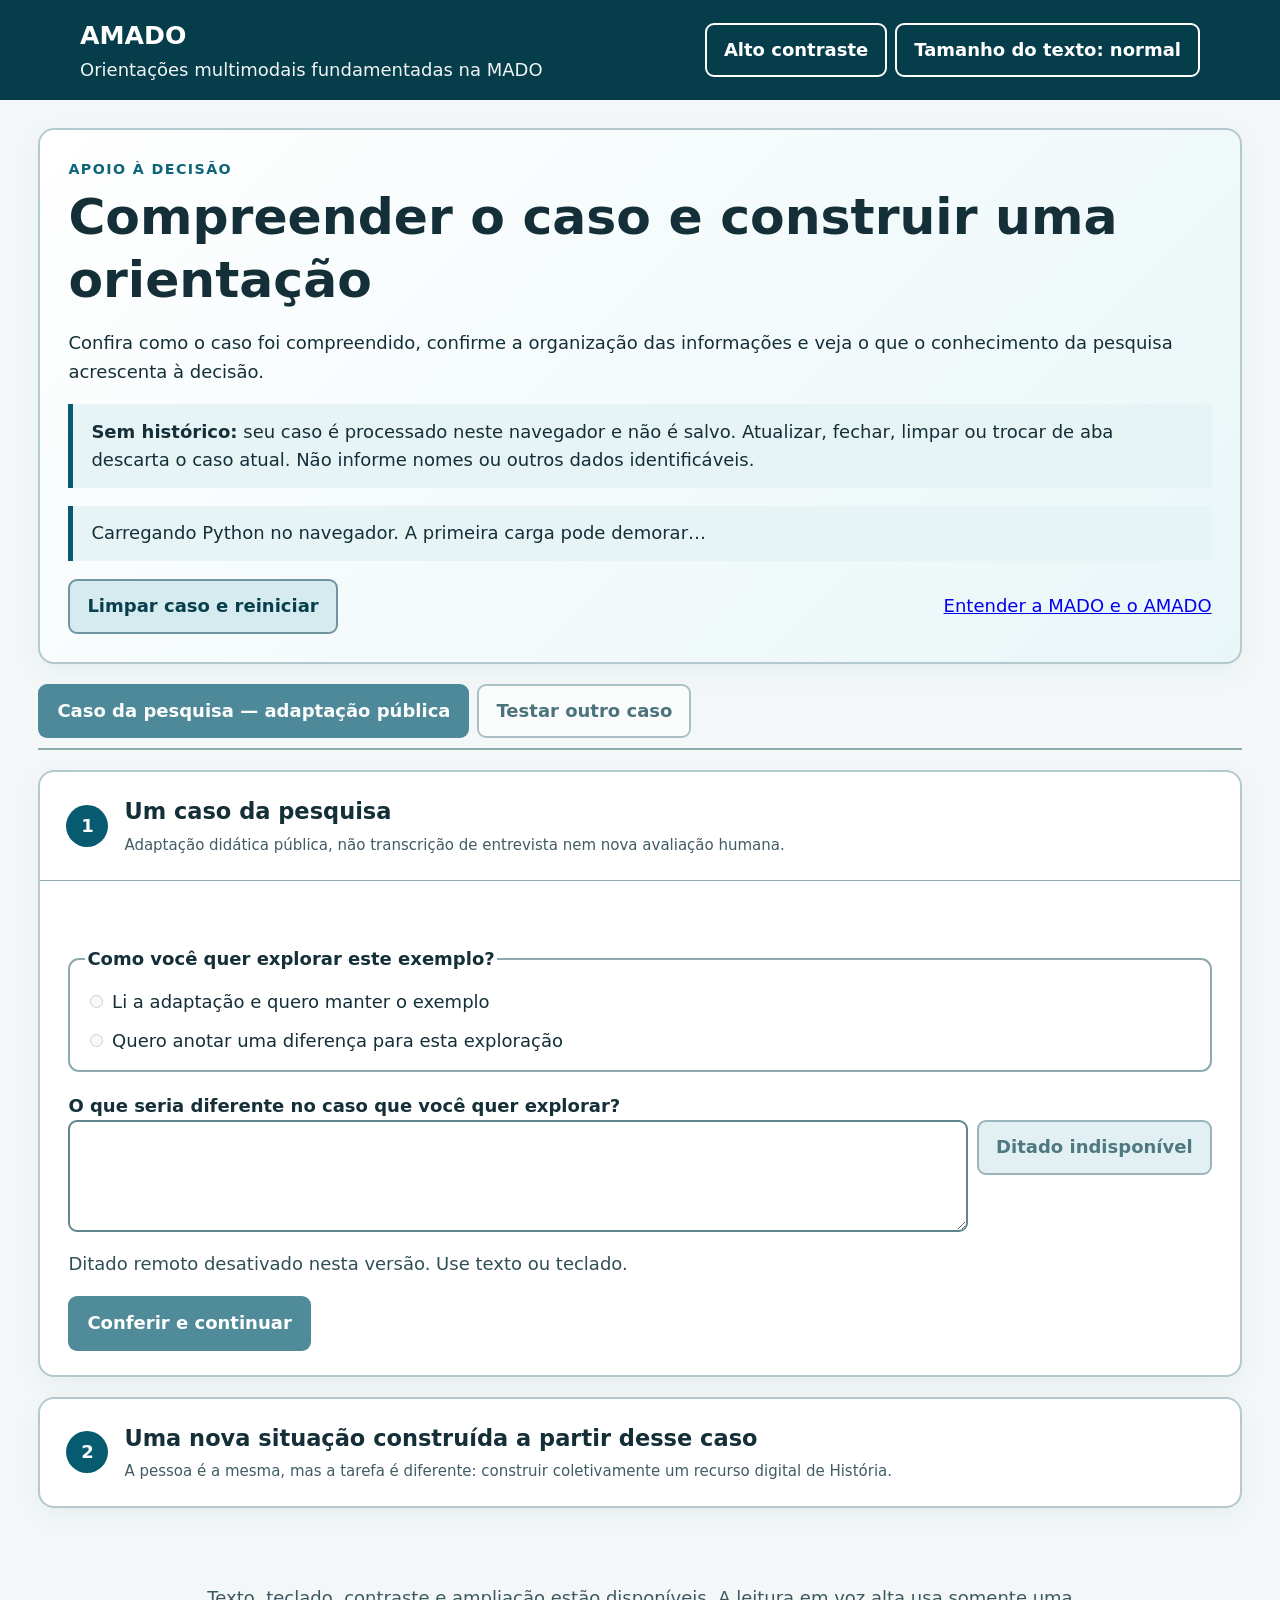
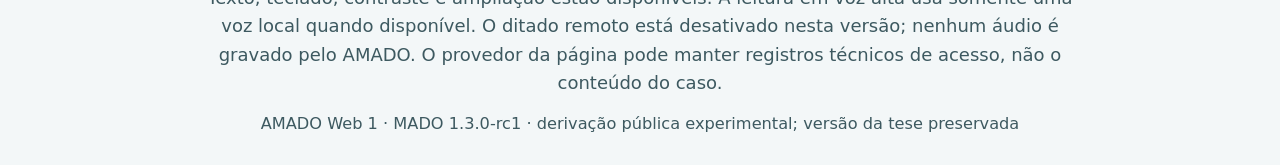
==== web/amado/index.html @ aa58fb8e "Publicar MADO 1.3.0-rc1 e AMADO com distribuicao auditada e historico limpo" ====
<!doctype html>
<html lang="pt-BR">
<head>
  <meta charset="utf-8">
  <meta name="viewport" content="width=device-width, initial-scale=1">
  <title>AMADO — orientações multimodais</title>
  <meta name="description" content="Explore como o AMADO consulta a ontologia MADO e constrói uma orientação multimodal com fundamentos rastreáveis, no seu navegador.">
  <meta name="referrer" content="no-referrer">
  <link rel="stylesheet" href="./styles.css?v=1.2.0-rc4-ui3-demo-fix2-conexoes">
</head>
<body>
  <a class="skip" href="#main">Ir para o conteúdo</a>
  <header class="topbar">
    <div><strong>AMADO</strong><span>Orientações multimodais fundamentadas na MADO</span></div>
    <div class="top-actions" aria-label="Ajustes de apresentação">
      <button id="contrast-button" class="quiet" type="button" aria-pressed="false">Alto contraste</button>
      <button id="font-button" class="quiet" type="button">Tamanho do texto: normal</button>
    </div>
  </header>

  <main id="main" tabindex="-1">
    <section class="intro" aria-labelledby="page-title">
      <p class="eyebrow">APOIO À DECISÃO</p>
      <h1 id="page-title">Compreender o caso e construir uma orientação</h1>
      <p>Confira como o caso foi compreendido, confirme a organização das informações e veja o que o conhecimento da pesquisa acrescenta à decisão.</p>
      <p class="notice"><strong>Sem histórico:</strong> seu caso é processado neste navegador e não é salvo. Atualizar, fechar, limpar ou trocar de aba descarta o caso atual. Não informe nomes ou outros dados identificáveis.</p>
      <p id="health" class="status" role="status">Carregando o ambiente de execução…</p>
      <p id="runtime-error" role="alert"></p>
      <div class="actions"><button id="clear-case" class="secondary" type="button">Limpar caso e reiniciar</button><a href="../">Entender a MADO e o AMADO</a></div>
    </section>

    <div class="tabs" role="tablist" aria-label="Forma de uso">
      <button id="known-tab" type="button" role="tab" aria-selected="true" aria-controls="known-panel">Caso da pesquisa — adaptação pública</button>
      <button id="free-tab" type="button" role="tab" aria-selected="false" aria-controls="free-panel" tabindex="-1">Testar outro caso</button>
    </div>

    <div id="free-reading-tools" class="reading-tools" hidden>
      <button id="collapse-free-details" class="secondary" type="button">Recolher detalhes</button>
      <span id="free-reading-status" role="status"></span>
    </div>

    <section id="known-panel" role="tabpanel" aria-labelledby="known-tab">
      <details id="reported-step" class="card step-card" open>
        <summary><span class="step-number">1</span><span><strong>Um caso da pesquisa</strong><small>Adaptação didática pública, não transcrição de entrevista nem nova avaliação humana.</small></span></summary>
        <div class="step-content">
          <p id="reported-text" class="lead"></p>
          <div id="reported-summary" class="summary-grid"></div>
          <fieldset>
            <legend>Como você quer explorar este exemplo?</legend>
            <label><input type="radio" name="reported-confirmation" value="yes"> Li a adaptação e quero manter o exemplo</label>
            <label><input type="radio" name="reported-confirmation" value="no"> Quero anotar uma diferença para esta exploração</label>
          </fieldset>
          <label for="reported-correction">O que seria diferente no caso que você quer explorar?</label>
          <div class="input-with-action"><textarea id="reported-correction" rows="3"></textarea><button class="dictate secondary" type="button" data-target="reported-correction">Ditar</button></div>
          <p class="dictation-status" aria-live="polite"></p>
          <div class="actions"><button id="confirm-reported" type="button">Conferir e continuar</button><span id="reported-status" role="status"></span></div>
        </div>
      </details>

      <details id="organized-step" class="card step-card">
        <summary><span class="step-number">2</span><span><strong>Uma nova situação construída a partir desse caso</strong><small>A pessoa é a mesma, mas a tarefa é diferente: construir coletivamente um recurso digital de História.</small></span></summary>
        <div class="step-content">
          <p class="notice"><strong>O que mudou:</strong> em vez de repetir a apresentação oral do exemplo, esta situação propõe uma produção digital com professora e colegas. A tarefa foi formulada na pesquisa, não criada automaticamente pelo agente. A orientação será construída após a confirmação das condições.</p>
          <p id="organized-text" class="lead"></p>
          <div id="context-summary" class="summary-grid"></div>
          <aside id="known-assumptions" class="notice example-assumptions" hidden><h2>Premissas do exemplo sintético</h2><p>Condições usadas para preparar o exemplo; não são observações de uso. Confira sua pertinência para o caso.</p><ul></ul></aside>
          <label class="confirmation"><input id="mapping-confirmed" type="checkbox"> Esta nova situação é coerente com as características da pessoa e apresenta corretamente a nova atividade, o objetivo, as dificuldades e os recursos disponíveis.</label>
          <details class="foundation">
            <summary>Corrigir ou completar a organização</summary>
            <label for="context-description">Descrição confirmada do caso</label>
            <div class="input-with-action"><textarea id="context-description" rows="4"></textarea><button class="dictate secondary" type="button" data-target="context-description">Ditar</button></div>
            <label for="objective">O que se espera alcançar?</label>
            <div class="input-with-action"><textarea id="objective" rows="2"></textarea><button class="dictate secondary" type="button" data-target="objective">Ditar</button></div>
            <label for="operation">Como a pessoa opera o aplicativo ou conteúdo?</label>
            <textarea id="operation" rows="3" aria-describedby="operation-help"></textarea>
            <p id="operation-help" class="field-help">Descreva quem opera e como. Deixe em branco se isso ainda não foi informado; o agente não atribui um papel por suposição.</p>
            <p class="field-help">Dispositivos e apoios disponíveis podem ser usados agora. Recursos propostos ainda precisam ser preparados e confirmados; não contam como disponíveis.</p>
            <div id="controlled-fields"></div>
            <label class="confirmation"><input id="impediments-verified" type="checkbox"> Verifiquei os impedimentos de uso dos dispositivos e apoios. Se nenhum estiver marcado, confirmo que nenhum impedimento foi identificado.</label>
            <label for="restrictions">Condições ou restrições importantes <span class="optional">(uma por linha)</span></label>
            <textarea id="restrictions" rows="3"></textarea>
          </details>
          <p id="known-resource-review" class="notice" role="status" hidden></p>
          <div class="actions"><button id="generate-known" type="button">Construir orientação multimodal</button><span id="known-status" role="status"></span></div>
        </div>
      </details>
    </section>

    <section id="free-panel" role="tabpanel" aria-labelledby="free-tab" hidden>
      <details id="prepared-scenarios" class="card technical case-examples" open>
        <summary>Cenários prontos para verificar o funcionamento</summary>
        <p>Estes casos são apenas demonstrações técnicas e não fazem parte da avaliação da especialista. Ao selecionar, a descrição e a organização completas serão carregadas. Confira, marque a confirmação e construa a orientação. Organizar novamente mantém os dados enquanto a descrição não for alterada.</p>
        <label for="template-select">Escolha um caso</label><select id="template-select"></select>
      </details>

      <details id="free-narrative-block" class="card macro-block" open>
        <summary><h2>Conte o caso do seu jeito</h2></summary>
        <div class="macro-content">
        <p class="eyebrow">OUTRO CASO — USO OPCIONAL</p>
        <details id="free-rationale-guide" class="foundation rationale-guide">
          <summary>Como a MADO chega à orientação — entenda cada elemento</summary>
          <p>Você descreve e confirma o caso. O AMADO consulta o conhecimento representado na MADO, verifica condições e seleciona configurações multimodais já estruturadas na base. A orientação combina as configurações compatíveis; não é uma resposta criada por uma IA de texto.</p>
          <p>As articulações foram construídas e documentadas na pesquisa. O agente as consulta; não cria novas relações entre fontes durante a execução. Quando falta sustentação, a decisão pode ser suspensa.</p>
          <p><strong>Como ler:</strong> a lista abaixo e o caminho da orientação usam a mesma ordem. São elementos conectados, não oito etapas automáticas em sequência. As fontes sustentam o conhecimento e os critérios; não são produzidas no final.</p>
          <ol id="free-rationale-terms" class="rationale-terms"></ol>
          <p class="field-help">Esta explicação pertence à demonstração de outros casos. Ela não modifica a orientação nem constitui uma nova avaliação pela especialista.</p>
        </details>
        <p>Escreva uma descrição única. O AMADO identifica conceitos já representados na base e organiza pessoa, objetivo, atividade, dificuldade, ambiente, formas de interação e recursos para sua confirmação. Ele não interpreta qualquer narrativa.</p>
        <label for="free-narrative">Descrição do caso</label>
        <div class="input-with-action"><textarea id="free-narrative" rows="7" placeholder="Descreva aqui um caso independente. Esta área não faz parte da validação do caso da entrevista."></textarea><button class="dictate secondary" type="button" data-target="free-narrative">Ditar</button></div>
        <p class="dictation-status" aria-live="polite"></p>
        <div class="actions"><button id="organize-narrative" type="button">Organizar as informações</button><span id="narrative-status" role="status"></span></div>
        </div>
      </details>

      <details id="free-interpretation" class="card macro-block" hidden open>
        <summary><h2>Confira o que foi identificado</h2></summary>
        <div class="macro-content">
        <p class="notice">A organização é uma hipótese local para confirmação. Ela não diagnostica a pessoa nem completa o que não foi informado.</p>
        <div id="free-summary" class="summary-grid"></div>
        <aside id="free-assumptions" class="notice example-assumptions" hidden><h3>Premissas do exemplo sintético</h3><p>Condições usadas para preparar o exemplo; não são observações de uso. Confira sua pertinência para o caso.</p><ul></ul></aside>
        <p class="field-help">A síntese acompanha suas correções. As funções indicam o que a orientação precisa garantir. São requisitos estruturados para conferência; não são transcrição literal nem interpretação automática completa.</p>
        <div id="free-missing" class="warning" hidden><h3>O que ainda precisa ser informado</h3><ul></ul></div>
        <label class="confirmation"><input id="free-confirmed" type="checkbox"> A organização representa corretamente o caso descrito.</label>
        <details class="foundation"><summary>Corrigir ou completar a organização</summary>
          <label for="free-objective">O que se espera alcançar?</label>
          <textarea id="free-objective" rows="3"></textarea>
          <label for="free-operation">Como a pessoa opera o aplicativo ou conteúdo?</label>
          <textarea id="free-operation" rows="3" aria-describedby="free-operation-help"></textarea>
          <p id="free-operation-help" class="field-help">Descreva quem opera e como. Deixe em branco se isso ainda não foi informado; o agente não atribui um papel por suposição.</p>
          <p class="field-help">Dispositivos e apoios disponíveis podem ser usados agora. Recursos propostos ainda precisam ser preparados e confirmados; não contam como disponíveis.</p>
          <div id="free-controlled-fields"></div>
          <label class="confirmation"><input id="free-impediments-verified" type="checkbox"> Verifiquei os impedimentos de uso dos dispositivos e apoios. Se nenhum estiver marcado, confirmo que nenhum impedimento foi identificado.</label>
          <label for="free-restrictions">Condições ou restrições importantes <span class="optional">(uma por linha)</span></label>
          <textarea id="free-restrictions" rows="3"></textarea>
        </details>
        <p id="free-resource-review" class="notice" role="status" hidden></p>
        <div class="actions"><button id="generate-free" type="button">Construir orientação multimodal</button><span id="free-status" role="status"></span></div>
        </div>
      </details>

    </section>

    <section id="saida" class="card" hidden aria-labelledby="decision-title">
      <p class="eyebrow">ORIENTAÇÃO MULTIMODAL</p>
      <div class="title-row"><h2 id="decision-title" tabindex="-1">O que fazer neste contexto</h2><div><button id="speak-button" class="secondary" type="button">Ouvir resumo</button><button id="stop-speech" class="quiet" type="button">Parar</button><button id="toggle-decision-content" class="secondary" type="button" aria-expanded="true" aria-controls="decision-content" hidden>Recolher orientação</button></div></div>
      <p id="speech-status" role="status"></p>
      <div id="decision-content">
      <div id="decision-status" class="decision-status" role="status"></div>
      <section id="practical-summary" class="practical-summary" aria-labelledby="practical-title">
        <h3 id="practical-title">Sugestão para este caso</h3>
        <p id="practical-headline" class="practical-headline"></p>
        <div id="practical-steps" class="practical-steps"></div>
        <aside class="expected-result" aria-labelledby="expected-title">
          <h4 id="expected-title">O que observar depois da aplicação</h4>
          <p id="expected-result"></p>
          <p id="expected-result-note" class="expected-note"></p>
        </aside>
      </section>

      <details id="orientation-details" class="foundation detailed-orientation">
        <summary>Ver orientação detalhada</summary>
        <div class="detail-actions"><button id="speak-detailed-button" class="secondary" type="button">Ouvir versão detalhada</button></div>
        <p id="orientation" class="orientation"></p>
        <p id="rationale"></p>

        <h3>Como combinar as formas de interação</h3>
        <div id="modal-configuration" class="mode-cards"></div>
        <div class="result-grid">
          <article><h3>Recursos confirmados</h3><ul id="resources"></ul></article>
          <article><h3>Recursos a confirmar</h3><ul id="conditional-resources"></ul></article>
          <article><h3>Condições</h3><ul id="conditions"></ul></article>
          <article><h3>Alternativas</h3><ul id="alternatives"></ul></article>
          <article><h3>Como acompanhar</h3><ul id="monitoring"></ul></article>
        </div>
      </details>
      <div id="missing-box" class="warning"><h3>Informações e ligações a conferir</h3><ul id="missing"></ul></div>

      <details id="depara-details" class="foundation"><summary>Ver como cada condição foi transformada em decisão</summary>
        <p id="depara-reading-order">Condição → significado funcional → articulação → conhecimento → critério → configuração multimodal.</p>
        <div id="depara-table"></div>
      </details>
      <details id="trace-details" class="foundation"><summary>Ver o caminho completo da orientação</summary>
        <p id="trace-reading-order">Contexto → função exigida → articulação confirmada → conhecimento → critério → configuração → fonte.</p>
        <div id="free-trace-overview" hidden></div>
        <div id="free-trace-explanation" class="rationale-guide" hidden></div>
        <div class="graph-scroll"><div id="trace-graph"></div></div>
        <div id="trace-table"></div>
      </details>
      <details class="technical"><summary>Fundamentação e detalhes técnicos</summary>
        <p id="technical-summary"></p>
        <h3>Efeito da articulação do conhecimento</h3>
        <div class="delta-grid">
          <article><h4>Se os conhecimentos fossem usados isoladamente</h4><div id="isolated-comparison"></div></article>
          <article class="added"><h4>O que as articulações acrescentaram</h4><div id="articulated-comparison"></div></article>
        </div>
        <h3>Critérios empregados</h3><div id="criteria" class="trace-grid"></div>
        <h3>Conhecimentos, trechos e fontes</h3><div id="knowledge" class="trace-list"></div>
        <h3>Possibilidades não utilizadas</h3><div id="rejected"></div>
      </details>
      <p class="limit"><strong>Limite:</strong> <span id="limit"></span></p>
      </div>
    </section>
  </main>
  <footer>
    Texto, teclado, contraste e ampliação estão disponíveis. A leitura em voz alta usa somente uma voz local quando disponível. O ditado remoto está desativado nesta versão; nenhum áudio é gravado pelo AMADO. O provedor da página pode manter registros técnicos de acesso, não o conteúdo do caso.
    <small class="version-note">AMADO Web 1 · MADO 1.3.0-rc1 · derivação pública experimental; versão da tese preservada</small>
  </footer>
  <noscript><p>O AMADO precisa de JavaScript e WebAssembly para executar as consultas. Você ainda pode <a href="../">ler a explicação da pesquisa</a>.</p></noscript>
  <script type="module" src="./app.js"></script>
</body>
</html>
---- web/amado/styles.css ----
:root {
  font-family: system-ui, "Segoe UI", sans-serif;
  color: #142f37;
  background: #f3f7f8;
  line-height: 1.58;
  font-size: 18px;
  --primary: #075b70;
  --primary-dark: #063d4a;
  --surface: #fff;
  --border: #8eaab1;
  --soft: #e7f4f6;
  --warning: #fff3c4;
  --focus: #bd4b00;
  --added: #f1eaff;
}
* { box-sizing: border-box; }
[hidden] { display: none !important; }
button:disabled { cursor: not-allowed; opacity: .7; }
main > *, .card, .intro, .step-content, .input-with-action > *, .title-row > * { min-width: 0; }
textarea, select { max-width: 100%; }
#runtime-error:empty, #speech-status:empty { display: none; }
#runtime-error { border: 2px solid #a32929; padding: .75rem; color: #7d1818; background: #fff4f4; }
.topbar .quiet { color: #fff; }
.topbar :focus-visible { outline-color: #fff; }
#stop-speech { color: var(--primary-dark); }
#stop-speech:hover { color: #fff; }
@media (prefers-reduced-motion: reduce) {
  html { scroll-behavior: auto !important; }
  *, *::before, *::after { animation: none !important; transition: none !important; scroll-behavior: auto !important; }
}
@media (max-width: 520px) {
  .tabs { flex-wrap: wrap; }
  .input-with-action { grid-template-columns: minmax(0,1fr); }
  .title-row > div { display:flex; flex-wrap:wrap; gap:.5rem; }
  .intro, .card { overflow-wrap:anywhere; }
}
html { scroll-behavior: smooth; }
body { margin: 0; }
button, input, select, textarea { font: inherit; }
button, input, select, textarea, summary, a { outline-offset: 4px; }
:focus-visible { outline: 4px solid var(--focus); }
.skip { position: absolute; left: -9999px; }
.skip:focus { left: 12px; top: 12px; background: #fff; padding: 10px; z-index: 50; }
.topbar {
  background: var(--primary-dark); color: #fff; padding: 16px max(20px, calc((100% - 1120px) / 2));
  display: flex; justify-content: space-between; gap: 20px; align-items: center;
}
.topbar > div:first-child { display: flex; flex-direction: column; }
.topbar strong { font-size: 1.4rem; }
.topbar span { opacity: .95; }
.top-actions { display: flex; gap: 8px; flex-wrap: wrap; }
main { max-width: 1120px; margin: 28px auto; padding: 0 20px; display: grid; gap: 20px; }
.intro, .card { background: var(--surface); border: 2px solid #b4c9ce; border-radius: 16px; padding: 28px; box-shadow: 0 8px 26px #0b45500d; }
.intro { background: linear-gradient(135deg, #fff, #e9f6f8); }
h1, h2, h3, h4 { line-height: 1.25; }
h1 { font-size: clamp(1.9rem, 4vw, 2.8rem); margin: .25rem 0 .7rem; }
h2 { font-size: 1.6rem; margin: .25rem 0 1rem; }
h3 { font-size: 1.12rem; }
.eyebrow { font-size: .79rem; letter-spacing: .1em; font-weight: 850; color: #0c6579; margin: 0; }
.notice, .status { border-left: 5px solid var(--primary); padding: .75rem 1rem; background: var(--soft); }
.tabs { display: flex; gap: 8px; border-bottom: 2px solid var(--border); padding-bottom: 10px; }
.tabs button[aria-selected="false"] { background: #fff; color: var(--primary-dark); border: 2px solid var(--border); }
.lead { font-size: 1.12rem; }
.step-card { padding: 0; margin-bottom: 20px; }
.step-card > summary { list-style: none; display: flex; gap: 16px; align-items: center; cursor: pointer; padding: 22px 26px; }
.step-card > summary::-webkit-details-marker { display: none; }
.step-card > summary strong { display: block; font-size: 1.25rem; }
.step-card > summary small { display: block; font-weight: 400; color: #405c64; margin-top: 4px; }
.step-number { display: grid; place-items: center; min-width: 42px; height: 42px; border-radius: 50%; background: var(--primary); color: #fff; font-weight: 850; }
.step-content { border-top: 1px solid var(--border); padding: 24px 28px; }
.summary-grid, .result-grid, .delta-grid { display: grid; grid-template-columns: repeat(2, minmax(0, 1fr)); gap: 14px; }
.summary-grid article, .result-grid article, .delta-grid > article, .mode-card { border: 1px solid var(--border); border-radius: 12px; padding: 15px; background: #fff; }
.summary-grid h3 { margin: .1rem 0 .55rem; color: var(--primary-dark); }
.summary-grid p { margin: .25rem 0; }
.delta-grid { margin: 22px 0; }
.delta-grid > .added { background: var(--added); border-color: #a88fcf; }
.delta-item { border-top: 1px solid var(--border); padding: 10px 0; }
.delta-item:first-child { border-top: 0; }
.delta-item p { margin: .25rem 0; }
.delta-item small { text-transform: capitalize; color: #536970; }
fieldset { display: grid; gap: 10px; border: 2px solid var(--border); border-radius: 11px; margin: 20px 0; padding: 15px; }
legend, label { font-weight: 800; }
label { display: block; margin-top: 16px; }
fieldset label, .confirmation { font-weight: 500; margin: 0; }
.confirmation { display: block; background: var(--soft); border: 1px solid var(--border); border-radius: 10px; padding: 14px; margin: 18px 0; }
.optional { font-weight: 400; color: #485f66; }
textarea, select { width: 100%; border: 2px solid #5f858f; border-radius: 9px; padding: 11px; background: #fff; color: #102f36; }
textarea:focus, select:focus { border-color: var(--primary); }
.input-with-action { display: grid; grid-template-columns: 1fr auto; gap: 9px; align-items: start; }
.actions, .title-row { display: flex; align-items: center; justify-content: space-between; gap: 15px; flex-wrap: wrap; margin-top: 18px; }
button, .button-link { border: 2px solid transparent; border-radius: 9px; background: var(--primary); color: #fff; padding: 11px 17px; font-weight: 800; cursor: pointer; text-decoration: none; display: inline-block; }
#toggle-decision-content[hidden] { display: none; }
button:hover, .button-link:hover { background: var(--primary-dark); }
button.secondary, .button-link.secondary { background: #d6ebef; color: #073f4c; border-color: #6f969f; }
.quiet { background: transparent; border-color: currentColor; }
.dictate { min-width: 95px; }
.dictation-status { min-height: 1.5em; color: #314e56; }
.controlled, .foundation, .technical, .exports { margin-top: 18px; border: 1px solid var(--border); border-radius: 10px; padding: 11px; }
.controlled summary, .foundation summary, .technical summary, .exports summary { cursor: pointer; font-weight: 850; padding: 6px; }
.controlled > summary { display: flex; flex-direction: column; gap: 3px; }
.selection-preview { color: #405c64; font-weight: 500; }
.choices { display: grid; grid-template-columns: repeat(2, minmax(0, 1fr)); gap: 12px; margin-top: 12px; }
.choice-group { border: 1px solid #b9cdd2; border-radius: 10px; padding: 12px; background: #f8fbfc; }
.choice-group h4 { margin: 0 0 8px; color: var(--primary-dark); }
.choices label { margin: 0; font-weight: 500; padding: 8px; border-radius: 8px; border: 1px solid transparent; }
.choices label:has(input:checked) { background: #d9f0f3; border-color: #65949f; }
.choices small { display: block; margin-left: 26px; color: #445f66; }
.orientation { font-size: 1.2rem; font-weight: 700; border-left: 7px solid var(--primary); padding: 16px 20px; background: var(--soft); white-space: pre-line; }
.practical-summary { margin: 20px 0; border: 2px solid #76a6b0; border-radius: 14px; padding: 22px; background: #f7fcfd; }
.practical-summary > h3 { margin: 0 0 8px; color: var(--primary-dark); font-size: 1.35rem; }
.practical-headline { margin: 0 0 18px; font-size: 1.18rem; font-weight: 720; max-width: 75ch; }
.practical-steps { display: grid; grid-template-columns: repeat(2, minmax(0, 1fr)); gap: 12px; }
.practical-step { border: 1px solid var(--border); border-radius: 11px; padding: 14px 16px; background: #fff; }
.practical-step h4 { margin: 0 0 7px; color: var(--primary-dark); }
.practical-step p, .practical-step ul { margin: 0; }
.practical-step ul { padding-left: 1.2rem; }
.practical-step li + li { margin-top: 7px; }
.mode-pills { display: flex; gap: 7px; flex-wrap: wrap; margin-bottom: 9px; }
.mode-pill { background: #d8eef2; color: #073f4c; border: 1px solid #6f969f; border-radius: 999px; padding: 3px 9px; font-size: .82rem; font-weight: 800; }
.availability { border-top: 1px solid #c5d8dc; margin-top: 12px !important; padding-top: 9px; font-size: .91rem; }
.summary-more { margin-top: 10px; }
.summary-more summary { color: var(--primary-dark); cursor: pointer; font-weight: 800; }
.expected-result { margin-top: 16px; padding: 14px 17px; border-left: 6px solid #6f3c8f; background: #f4edfa; }
.expected-result h4 { margin: 0 0 6px; }
.expected-result p { margin: 5px 0; }
.expected-note { font-size: .9rem; color: #4b3c55; }
.resource-state { display: inline-block; border-radius: 999px; padding: 1px 7px; font-size: .78rem; font-weight: 750; }
.resource-state.available { background: #dff2e5; color: #124f2a; }
.resource-state.unknown { background: #fff0bd; color: #664700; }
.resource-state.blocked { background: #fbe2dc; color: #7d1d08; }
.detailed-orientation { margin-top: 20px; }
.detail-actions { display: flex; justify-content: flex-end; margin: 8px 0 12px; }
.decision-status { display: inline-block; border-radius: 999px; padding: 6px 13px; font-weight: 850; background: #dff2e5; color: #124f2a; }
.decision-status.suspended { background: #fff0bd; color: #664700; }
.mode-cards { display: grid; grid-template-columns: repeat(2, minmax(0, 1fr)); gap: 12px; margin: 18px 0; }
.mode-card h3 { margin: .25rem 0; }
.mode-card .role { text-transform: uppercase; color: #0c6275; font-size: .76rem; font-weight: 850; }
.mode-card > small { display: block; margin-top: 12px; color: #4b6067; text-transform: capitalize; }
.mode-more { margin-top: 12px; border-top: 1px solid var(--border); padding-top: 8px; }
.mode-more summary { cursor: pointer; font-weight: 800; color: var(--primary-dark); }
.mode-more p { margin: .65rem 0; }
.warning { background: var(--warning); border: 2px solid #c89d1e; border-radius: 10px; padding: 13px 18px; margin: 16px 0; }
.trace-grid { display: grid; grid-template-columns: repeat(2, minmax(0, 1fr)); gap: 10px; }
.trace-grid article, .trace-list details { border: 1px solid var(--border); border-radius: 9px; padding: 12px; }
.trace-list details { margin: 9px 0; }
.graph-scroll, .table-scroll { overflow: auto; border: 1px solid var(--border); border-radius: 10px; padding: 12px; background: #f8fbfc; }
.semantic-graph { display: grid; grid-template-columns: repeat(8, minmax(175px, 1fr)); gap: 14px; min-width: 1530px; }
.graph-node { color: #fff; border-radius: 10px; padding: 12px; min-height: 100px; display: flex; flex-direction: column; gap: 7px; }
.graph-node small { font-weight: 850; text-transform: uppercase; }
.graph-node.context { background: #075b70; }
.graph-node.function { background: #6f3c8f; }
.graph-node.articulation { background: #7b4b00; }
.graph-node.knowledge { background: #176b3a; }
.graph-node.criterion { background: #8b4700; }
.graph-node.criterion_origin { background: #65502c; }
.graph-node.configuration { background: #2f5f8f; }
.graph-node.source { background: #354f85; }
table { width: 100%; border-collapse: collapse; margin-top: 15px; font-size: .9rem; }
caption { text-align: left; font-weight: 800; padding: 8px 0; }
th, td { border: 1px solid var(--border); padding: 8px; text-align: left; vertical-align: top; }
th { background: var(--soft); }
.limit { color: #304e55; border-top: 1px solid var(--border); padding-top: 15px; }
.error-message { color: #8a1c00; font-weight: 800; }
.status-message { padding: 8px 0; font-weight: 750; }
footer { text-align: center; max-width: 950px; margin: auto; padding: 28px; color: #3d5960; }
.version-note { display: block; margin-top: .75rem; font-size: .9rem; }
.rationale-guide { max-width: 78ch; overflow-wrap: anywhere; }
.rationale-terms { padding-left: 1.5rem; }
.rationale-terms li + li { margin-top: 1rem; }
.rationale-terms p { margin: .3rem 0; }
.rationale-groups { display: grid; gap: 1rem; min-width: 0; }
.rationale-group { border: 1px solid var(--border); border-radius: 10px; padding: 1rem; background: var(--surface); overflow-wrap: anywhere; }
.rationale-group h3 { margin-top: 0; }
.rationale-group details > summary { cursor: pointer; font-weight: 800; padding: .4rem; }
.rationale-group li + li { margin-top: .8rem; }
.rationale-group ul { padding-left: 1.25rem; }
.rationale-relations { overflow-wrap: anywhere; }
.rationale-relations table { table-layout: fixed; }
.rationale-relations small { display: inline-block; }
.case-examples { margin: 0 0 20px; }
.field-help { color: #304e55; font-size: .95rem; }
.example-assumptions h2, .example-assumptions h3 { margin-top: 0; font-size: 1.1rem; }
.example-assumptions li + li { margin-top: .4rem; }
.large-text { font-size: 21px; }
.largest-text { font-size: 24px; }
.high-contrast { --primary: #004254; --primary-dark: #001f28; --surface: #fff; --border: #101f24; --soft: #dff6ff; --warning: #ffe682; --focus: #c53b00; --added: #eee1ff; background: #fff; color: #000; }
.high-contrast .card, .high-contrast .intro { box-shadow: none; border-color: #111; }
.high-contrast .eyebrow { color: #003c4a; }
@media (max-width: 800px) {
  .topbar, .title-row { align-items: flex-start; flex-direction: column; }
  .summary-grid, .result-grid, .delta-grid, .mode-cards, .trace-grid, .choices, .practical-steps { grid-template-columns: 1fr; }
  .input-with-action { grid-template-columns: 1fr; }
  .card, .intro, .step-content { padding: 20px; }
  .step-card > summary { padding: 18px; }
  .top-actions { width: 100%; }
}
@media (max-width: 520px) {
  main { padding: 0 12px; }
  .tabs { flex-direction: column; }
  .tabs button { width: 100%; }
  .button-link { display: block; margin: 7px 0; }
  .topbar { padding: 14px; }
}

/* Both tabs share the centered page width; all other interview styles stay unchanged. */
body:not(.free-case-view) main {
  width: 96%;
  max-width: 1600px;
  min-width: 0;
  margin-inline: auto;
  padding-inline: clamp(.5rem, 1vw, 1.25rem);
}
body.free-case-view main {
  width: 96%;
  max-width: 1600px;
  min-width: 0;
  padding-inline: clamp(.5rem, 1vw, 1.25rem);
}
body.free-case-view main > *,
body.free-case-view .rationale-group,
body.free-case-view .trace-record-body,
body.free-case-view .trace-config-walkthrough,
body.free-case-view .trace-config-cards,
body.free-case-view .trace-config-card,
body.free-case-view .trace-field {
  min-width: 0;
  max-width: 100%;
}
body.free-case-view .rationale-guide { max-width: none; }
body.free-case-view .rationale-guide > p,
body.free-case-view .rationale-terms p,
body.free-case-view .rationale-group > p,
body.free-case-view #free-trace-explanation > p {
  max-width: 86ch;
}
body.free-case-view .rationale-groups { gap: 1.25rem; }
body.free-case-view .rationale-group { padding: clamp(.7rem, 1.5vw, 1.2rem); }
body.free-case-view .rationale-group > details > ul {
  padding-left: 1.2rem;
  margin-block: .8rem;
}
body.free-case-view .rationale-group > details > ul > li + li {
  border-top: 1px solid var(--border);
  margin-top: 1.25rem;
  padding-top: 1.25rem;
}
body.free-case-view .trace-record-body {
  margin-top: .7rem;
  line-height: 1.65;
  overflow-wrap: anywhere;
}
body.free-case-view .trace-record-body p {
  max-width: 86ch;
  margin-block: .5rem .85rem;
}
body.free-case-view .trace-origin-text {
  white-space: pre-wrap;
  overflow-wrap: anywhere;
  max-width: 86ch;
  margin: .65rem 0 1rem;
  padding: .85rem 1rem;
  border-left: 4px solid var(--primary);
  background: var(--soft);
  color: inherit;
  font: inherit;
  line-height: 1.65;
}
body.free-case-view .trace-config-walkthrough {
  border: 1px solid var(--border);
  border-radius: 10px;
  margin-block: 1.1rem;
  padding: clamp(.65rem, 1.5vw, 1.15rem);
  background: var(--surface);
  overflow-wrap: anywhere;
}
body.free-case-view .trace-config-walkthrough > summary {
  cursor: pointer;
  font-weight: 800;
  padding: .5rem .25rem;
}
body.free-case-view .trace-config-walkthrough[open] > summary { margin-bottom: .8rem; }
body.free-case-view .trace-config-cards {
  display: grid;
  grid-template-columns: 1fr;
  gap: 1rem;
  align-items: start;
}
body.free-case-view .trace-config-card {
  border: 1px solid var(--border);
  border-radius: 10px;
  padding: clamp(.75rem, 1.5vw, 1.25rem);
  background: var(--surface);
  overflow-wrap: anywhere;
}
body.free-case-view .trace-config-card h3,
body.free-case-view .trace-config-card h4 { margin-top: 0; }
body.free-case-view .trace-config-card + .trace-config-card { margin-top: 0; }
body.free-case-view .trace-field {
  margin-block: .8rem;
  overflow-wrap: anywhere;
}
body.free-case-view .trace-field > strong { display: block; margin-bottom: .3rem; }
body.free-case-view .trace-field > p { margin: .3rem 0 .6rem; max-width: 86ch; }
body.free-case-view .trace-field ul,
body.free-case-view .trace-field ol { padding-left: 1.3rem; }
body.free-case-view .trace-field li + li { margin-top: .5rem; }
body.free-case-view .trace-field small,
body.free-case-view .trace-config-card small,
body.free-case-view .trace-record-body small { overflow-wrap: anywhere; }
@media (min-width: 1400px) {
  body.free-case-view .trace-config-cards {
    grid-template-columns: repeat(auto-fit, minmax(min(100%, 34rem), 1fr));
  }
}
@media (max-width: 520px) {
  body.free-case-view .graph-scroll { padding: .5rem; }
  body.free-case-view .trace-origin-text { padding: .65rem; }
  body.free-case-view .trace-config-walkthrough,
  body.free-case-view .trace-config-card { padding: .65rem; }
}

/* Progressive reading, confined to the other-case tab. Keep historical rules
   above unchanged: interview presentation must not inherit these overrides. */
body.free-case-view #free-reading-tools:not([hidden]) {
  display: flex;
  flex-wrap: wrap;
  align-items: center;
  justify-content: flex-end;
  gap: .5rem 1rem;
  padding-block: .35rem;
}
body.free-case-view #free-reading-tools[hidden] { display: none; }
body.free-case-view #collapse-free-details { min-height: 44px; }
body.free-case-view #free-reading-status {
  flex: 1 1 20rem;
  color: inherit;
  overflow-wrap: anywhere;
}
body.free-case-view #trace-reading-order { display: none; }
body.free-case-view .rationale-guide,
body.free-case-view .rationale-guide > p,
body.free-case-view .rationale-terms p,
body.free-case-view .rationale-group > p,
body.free-case-view #free-trace-explanation,
body.free-case-view #free-trace-explanation > p,
body.free-case-view .trace-record-body,
body.free-case-view .trace-record-body p,
body.free-case-view .trace-origin-text,
body.free-case-view .trace-field,
body.free-case-view .trace-field > p,
body.free-case-view .trace-config-walkthrough,
body.free-case-view .trace-config-cards,
body.free-case-view .trace-choice-body,
body.free-case-view .practical-headline {
  width: 100%;
  max-width: none;
}
body.free-case-view #trace-details {
  border: 0;
  border-top: 2px solid var(--primary);
  border-radius: 0;
  padding: 1rem 0 0;
  margin-top: 1.6rem;
}
body.free-case-view #trace-details > summary {
  color: var(--primary-dark);
  padding: .65rem .5rem;
}
body.free-case-view #free-trace-explanation,
body.free-case-view .trace-config-walkthrough,
body.free-case-view #trace-details > .graph-scroll {
  border: 0;
  border-radius: 0;
  padding: 0;
  background: transparent;
  box-shadow: none;
}
body.free-case-view #trace-details > .graph-scroll { overflow: visible; }
body.free-case-view .trace-config-walkthrough { margin-block: 1rem 1.6rem; }
body.free-case-view .trace-config-walkthrough > h3 { margin: 1rem 0 .6rem; }
body.free-case-view .trace-config-cards {
  display: grid;
  grid-template-columns: minmax(0, 1fr);
  gap: 0;
}
body.free-case-view .trace-config-card {
  --trace-role-accent: var(--primary);
  border: 0;
  border-bottom: 1px solid var(--border);
  border-radius: 0;
  padding: 0;
  margin: 0;
  background: transparent;
  box-shadow: none;
}
body.free-case-view .trace-config-card > summary {
  padding: .85rem .65rem;
  color: var(--primary-dark);
  font-weight: 800;
  cursor: pointer;
  overflow-wrap: anywhere;
}
body.free-case-view .trace-choice-title { font-size: 1.08rem; }
body.free-case-view .trace-choice-function {
  display: block;
  margin: .2rem 0 0 1.15rem;
  color: inherit;
  font-size: 1rem;
  font-weight: 500;
  line-height: 1.5;
}
body.free-case-view .trace-choice-body { padding: .2rem .65rem 1rem; }
body.free-case-view .trace-field {
  border: 0;
  border-radius: 0;
  padding: 0;
  margin-block: .8rem 1rem;
  background: transparent;
  box-shadow: none;
}
body.free-case-view .trace-field > strong { margin-bottom: .2rem; }
body.free-case-view .trace-field > p { margin-block: .2rem .6rem; }
body.free-case-view .trace-choice-evidence {
  border: 0;
  border-top: 1px dashed var(--border);
  border-radius: 0;
  padding: .5rem 0 0;
  margin-top: 1rem;
  background: transparent;
}
body.free-case-view .trace-choice-evidence > summary {
  cursor: pointer;
  color: var(--primary-dark);
  font-weight: 700;
  padding: .65rem .4rem;
}
body.free-case-view .trace-record-library {
  border: 0;
  border-top: 1px solid var(--border);
  border-radius: 0;
  margin-top: 1rem;
  padding: .5rem 0 0;
  background: transparent;
}
body.free-case-view .trace-record-library > summary {
  color: var(--primary-dark);
  cursor: pointer;
  font-weight: 750;
  padding: .7rem .5rem;
}
body.free-case-view .rationale-groups { display: block; margin-top: .5rem; }
body.free-case-view .rationale-group {
  --trace-role-accent: var(--primary);
  border: 0;
  border-bottom: 1px solid var(--border);
  border-radius: 0;
  margin: 0;
  padding: 0;
  background: transparent;
}
body.free-case-view .rationale-group[data-trace-kind="function"] { --trace-role-accent: #6f3c8f; }
body.free-case-view .rationale-group[data-trace-kind="articulation"] { --trace-role-accent: #724500; }
body.free-case-view .rationale-group[data-trace-kind="knowledge"] { --trace-role-accent: #176b3a; }
body.free-case-view .rationale-group[data-trace-kind="criterion"] { --trace-role-accent: #7b4200; }
body.free-case-view .rationale-group[data-trace-kind="criterion_origin"] { --trace-role-accent: #65502c; }
body.free-case-view .rationale-group[data-trace-kind="configuration"] { --trace-role-accent: #2f5f8f; }
body.free-case-view .rationale-group[data-trace-kind="source"] { --trace-role-accent: #354f85; }
body.free-case-view .rationale-group > summary {
  border-left: 3px solid var(--trace-role-accent);
  color: var(--primary-dark);
  padding: .7rem .65rem;
  font-weight: 750;
  cursor: pointer;
  overflow-wrap: anywhere;
}
body.free-case-view .rationale-group > p { padding-inline: .5rem; }
body.free-case-view .rationale-group > ul { list-style: none; padding: 0; margin: .6rem 0; }
body.free-case-view .trace-summary-meta { display: block; margin: .25rem 0 0 1.15rem; font-size: .9rem; font-weight: 400; line-height: 1.5; }
body.free-case-view .trace-record {
  border: 0;
  border-top: 1px dotted var(--border);
  border-radius: 0;
  padding: .3rem 0;
  margin: 0 .5rem;
  background: transparent;
}
body.free-case-view .trace-record > summary {
  cursor: pointer;
  padding: .65rem .4rem;
  font-weight: 650;
  color: inherit;
  overflow-wrap: anywhere;
}
body.free-case-view .trace-record-body { margin: .3rem 0 .7rem; padding-inline: .4rem; }
body.free-case-view .trace-origin-text {
  border-left: 3px solid var(--primary);
  padding: .25rem .8rem;
  background: transparent;
  color: inherit;
  white-space: pre-wrap;
}
body.free-case-view #trace-table > details {
  border: 0;
  border-top: 1px solid var(--border);
  border-radius: 0;
  margin-top: 1rem;
  padding: .4rem 0;
  background: transparent;
}
body.free-case-view #trace-table > details > summary {
  padding: .65rem .5rem;
  font-weight: 650;
  color: var(--primary-dark);
}
body.free-case-view .trace-relation-note {
  border: 0;
  border-left: 3px solid var(--primary);
  padding: .2rem .8rem;
  margin-block: .5rem 1rem;
  background: transparent;
  color: inherit;
  overflow-wrap: anywhere;
}
/* Hover and keyboard focus use the same background and non-shifting line.
   Native disclosure markers and the global focus outline remain present. */
body.free-case-view #trace-details summary:hover,
body.free-case-view #trace-details summary:focus-visible,
body.free-case-view #trace-details details:focus-within > summary,
body.free-case-view .rationale-guide > summary:hover,
body.free-case-view .rationale-guide:focus-within > summary {
  background: var(--soft);
  box-shadow: inset 3px 0 0 var(--trace-role-accent, var(--primary));
}
body.free-case-view #trace-details summary:focus-visible,
body.free-case-view .rationale-guide > summary:focus-visible {
  outline: 3px solid var(--focus);
  outline-offset: 2px;
}
body.free-case-view.high-contrast .rationale-group { --trace-role-accent: #101f24; }
body.free-case-view.high-contrast .trace-config-card { --trace-role-accent: #101f24; }
@media (max-width: 520px) {
  body.free-case-view #free-reading-tools:not([hidden]) { justify-content: flex-start; }
  body.free-case-view #free-reading-status { flex-basis: 100%; }
  body.free-case-view .trace-choice-body { padding-inline: .25rem; }
  body.free-case-view .trace-record { margin-inline: .15rem; }
  body.free-case-view .trace-record-body { padding-inline: .2rem; }
}
@media (forced-colors: active) {
  body.free-case-view .rationale-group[data-trace-kind],
  body.free-case-view .trace-config-card { --trace-role-accent: CanvasText; }
  body.free-case-view #trace-details summary:hover,
  body.free-case-view #trace-details summary:focus-visible,
  body.free-case-view #trace-details details:focus-within > summary,
  body.free-case-view .rationale-guide > summary:hover,
  body.free-case-view .rationale-guide:focus-within > summary {
    background: Canvas;
    color: CanvasText;
    box-shadow: none;
    outline: 2px solid Highlight;
    outline-offset: -2px;
  }
  body.free-case-view #trace-details summary:focus-visible,
  body.free-case-view .rationale-guide > summary:focus-visible {
    outline: 3px solid Highlight;
    outline-offset: 2px;
  }
}

/* Visible reading overview and collapsible macro sections, other-case tab only.
   Numbered concepts express reading order; no decorative causal arrows. */
body.free-case-view #free-panel:not([hidden]) {
  display: grid;
  grid-template-columns: minmax(0, 1fr);
  gap: 1.5rem;
}
body.free-case-view #free-panel > :not([hidden]) {
  min-width: 0;
  margin-block: 0;
}
body.free-case-view #free-panel[hidden],
body.free-case-view #free-panel [hidden],
body.free-case-view #decision-content[hidden],
body.free-case-view #toggle-decision-content[hidden],
body.free-case-view #free-trace-overview[hidden] { display: none !important; }
body.free-case-view .macro-block { padding: 0; }
body.free-case-view .macro-block > summary {
  padding: 1rem clamp(.85rem, 2vw, 1.5rem);
  cursor: pointer;
  color: var(--primary-dark);
  font-weight: 800;
  overflow-wrap: anywhere;
  border-radius: 13px;
}
body.free-case-view .macro-block > summary > h2 {
  display: inline;
  margin: 0;
  font-size: 1.4rem;
  line-height: 1.35;
}
body.free-case-view .macro-block[open] > summary {
  border-radius: 13px 13px 0 0;
  border-bottom: 1px solid var(--border);
}
body.free-case-view .macro-content {
  min-width: 0;
  padding: clamp(.85rem, 2vw, 1.5rem);
}
body.free-case-view .macro-content > :first-child { margin-top: 0; }
body.free-case-view .macro-content > :last-child { margin-bottom: 0; }
body.free-case-view .macro-block > summary:hover,
body.free-case-view .macro-block:focus-within > summary {
  background: var(--soft);
  box-shadow: inset 3px 0 0 var(--primary);
}
body.free-case-view .macro-block > summary:focus-visible {
  outline: 3px solid var(--focus);
  outline-offset: 3px;
}
body.free-case-view #toggle-decision-content {
  min-height: 44px;
  max-width: 100%;
  white-space: normal;
  overflow-wrap: anywhere;
}
body.free-case-view #decision-content { min-width: 0; }
body.free-case-view #free-trace-overview,
body.free-case-view .trace-overview {
  width: 100%;
  max-width: none;
  min-width: 0;
}
body.free-case-view .trace-overview { margin-block: 1.2rem 1.7rem; }
body.free-case-view .trace-overview > h3 { margin: 0 0 .65rem; }
body.free-case-view .trace-overview > p { margin: .4rem 0 1rem; }
body.free-case-view .trace-sequence {
  display: grid;
  grid-template-columns: minmax(0, 1fr);
  gap: .85rem;
  margin: 0;
  padding: 0;
  list-style: none;
}
body.free-case-view .trace-step {
  --trace-step-accent: var(--primary);
  min-width: 0;
  margin: 0;
  padding: 0;
}
body.free-case-view .trace-step[data-trace-kind="function"] { --trace-step-accent: #6f3c8f; }
body.free-case-view .trace-step[data-trace-kind="articulation"] { --trace-step-accent: #724500; }
body.free-case-view .trace-step[data-trace-kind="knowledge"] { --trace-step-accent: #176b3a; }
body.free-case-view .trace-step[data-trace-kind="criterion"] { --trace-step-accent: #7b4200; }
body.free-case-view .trace-step[data-trace-kind="criterion_origin"] { --trace-step-accent: #65502c; }
body.free-case-view .trace-step[data-trace-kind="configuration"] { --trace-step-accent: #2f5f8f; }
body.free-case-view .trace-step[data-trace-kind="source"] { --trace-step-accent: #354f85; }
body.free-case-view .trace-step-link {
  display: flex;
  flex-direction: column;
  align-items: flex-start;
  gap: .55rem;
  height: 100%;
  min-width: 0;
  min-height: 44px;
  border: 1px solid var(--trace-step-accent);
  border-top-width: 4px;
  border-radius: 10px;
  padding: .85rem;
  color: inherit;
  background: var(--surface);
  text-decoration: none;
  overflow-wrap: anywhere;
}
body.free-case-view .trace-step-number {
  display: inline-flex;
  align-items: center;
  justify-content: center;
  min-width: 1.7rem;
  min-height: 1.7rem;
  padding: .1rem .4rem;
  border-radius: 50%;
  color: #fff;
  background: var(--trace-step-accent);
  font-weight: 850;
  line-height: 1.2;
}
body.free-case-view .trace-step-link > strong {
  color: var(--primary-dark);
  font-size: 1.06rem;
  line-height: 1.3;
}
body.free-case-view .trace-step-meaning { margin: 0; line-height: 1.5; }
body.free-case-view .trace-step-link > small {
  margin-top: auto;
  padding-top: .2rem;
  color: var(--primary-dark);
  font-size: .88rem;
  font-weight: 700;
  text-decoration: underline;
  text-underline-offset: .15em;
}
body.free-case-view .trace-step-link:hover,
body.free-case-view .trace-step:focus-within > .trace-step-link {
  background: var(--soft);
  box-shadow: inset 0 0 0 1px var(--trace-step-accent);
}
body.free-case-view .trace-step-link:focus-visible {
  outline: 3px solid var(--focus);
  outline-offset: 3px;
}
body.free-case-view.high-contrast .trace-step[data-trace-kind] { --trace-step-accent: #101f24; }
@media (min-width: 760px) {
  body.free-case-view .trace-sequence { grid-template-columns: repeat(2, minmax(0, 1fr)); }
}
@media (min-width: 1440px) {
  body.free-case-view .trace-sequence { grid-template-columns: repeat(4, minmax(0, 1fr)); }
}
@media (max-width: 520px) {
  body.free-case-view #free-panel:not([hidden]) { gap: 1.25rem; }
  body.free-case-view .trace-step-link { padding: .75rem; }
}
@media (forced-colors: active) {
  body.free-case-view .trace-step[data-trace-kind] { --trace-step-accent: CanvasText; }
  body.free-case-view .trace-step-link {
    border-color: CanvasText;
    background: Canvas;
    color: CanvasText;
  }
  body.free-case-view .trace-step-number {
    background: Canvas;
    color: CanvasText;
    border: 1px solid CanvasText;
  }
  body.free-case-view .trace-step-link:hover,
  body.free-case-view .trace-step:focus-within > .trace-step-link,
  body.free-case-view .macro-block > summary:hover,
  body.free-case-view .macro-block:focus-within > summary {
    background: Canvas;
    color: CanvasText;
    box-shadow: none;
    outline: 2px solid Highlight;
    outline-offset: -2px;
  }
  body.free-case-view .trace-step-link:focus-visible,
  body.free-case-view .macro-block > summary:focus-visible {
    outline: 3px solid Highlight;
    outline-offset: 3px;
  }
}

/* In-place trace records: opening a concept keeps its records in that card.
   The grid expands only in response to disclosure, never on hover or focus. */
body.free-case-view .trace-step {
  display: flex;
  flex-direction: column;
  align-items: stretch;
  gap: 0;
  border: 1px solid var(--trace-step-accent);
  border-top-width: 4px;
  border-radius: 10px;
  padding: .85rem;
  color: inherit;
  background: var(--surface);
  overflow-wrap: anywhere;
}
body.free-case-view .trace-step-heading {
  display: flex;
  flex-wrap: wrap;
  align-items: flex-start;
  gap: .55rem .65rem;
  min-width: 0;
}
body.free-case-view .trace-step-heading > .trace-step-number { flex: 0 0 auto; }
body.free-case-view .trace-step-heading > strong {
  flex: 1 1 8rem;
  min-width: 0;
  color: var(--primary-dark);
  font-size: 1.06rem;
  line-height: 1.35;
  overflow-wrap: anywhere;
}
body.free-case-view .trace-step > .trace-step-meaning { margin: .75rem 0 .6rem; }
body.free-case-view .trace-step-connection {
  margin: .25rem 0 .85rem;
  border-left: 3px solid var(--trace-step-accent);
  padding: .55rem .65rem;
  background: var(--soft);
  color: inherit;
  font-size: .94rem;
  line-height: 1.5;
  overflow-wrap: anywhere;
}
body.free-case-view .trace-step-connection strong {
  display: block;
  margin-bottom: .25rem;
  font-weight: 800;
}
body.free-case-view .trace-step-records {
  min-width: 0;
  width: 100%;
  margin-top: auto;
  border: 0;
  border-top: 1px solid var(--border);
  border-radius: 0;
  padding-top: .25rem;
  background: transparent;
}
body.free-case-view .trace-step-records > summary {
  min-height: 44px;
  padding: .55rem .35rem;
  color: var(--primary-dark);
  font-size: .94rem;
  font-weight: 750;
  line-height: 1.5;
  cursor: pointer;
  overflow-wrap: anywhere;
}
body.free-case-view .trace-step-records > summary:hover,
body.free-case-view .trace-step-records:focus-within > summary {
  background: var(--soft);
  box-shadow: inset 3px 0 0 var(--trace-step-accent);
}
body.free-case-view .trace-step-records > summary:focus-visible {
  outline: 3px solid var(--focus);
  outline-offset: 2px;
}
body.free-case-view .trace-step-records-body {
  min-width: 0;
  width: 100%;
  max-width: none;
  padding-top: .4rem;
  overflow-wrap: anywhere;
}
body.free-case-view .trace-step-records-body > ul {
  list-style: none;
  margin: .25rem 0 0;
  padding: 0;
}
body.free-case-view .trace-step-records-body > ul > li {
  min-width: 0;
  margin: 0;
  padding: 0;
}
body.free-case-view .trace-step-records-body .trace-record { margin-inline: 0; }
body.free-case-view .trace-step-records-body .trace-record-body {
  padding-inline: .25rem;
  width: 100%;
  min-width: 0;
}
body.free-case-view .trace-step:has(> .trace-step-records[open]) { grid-column: 1 / -1; }
@media (max-width: 520px) {
  body.free-case-view .trace-step { padding: .75rem; }
  body.free-case-view .trace-step-connection { padding: .5rem; }
  body.free-case-view .trace-step-records-body .trace-record-body { padding-inline: 0; }
}
@media (forced-colors: active) {
  body.free-case-view .trace-step,
  body.free-case-view .trace-step-connection,
  body.free-case-view .trace-step-records {
    border-color: CanvasText;
    background: Canvas;
    color: CanvasText;
  }
  body.free-case-view .trace-step-records > summary:hover,
  body.free-case-view .trace-step-records:focus-within > summary {
    background: Canvas;
    color: CanvasText;
    box-shadow: none;
    outline: 2px solid Highlight;
    outline-offset: -2px;
  }
  body.free-case-view .trace-step-records > summary:focus-visible {
    outline: 3px solid Highlight;
    outline-offset: 2px;
  }
}
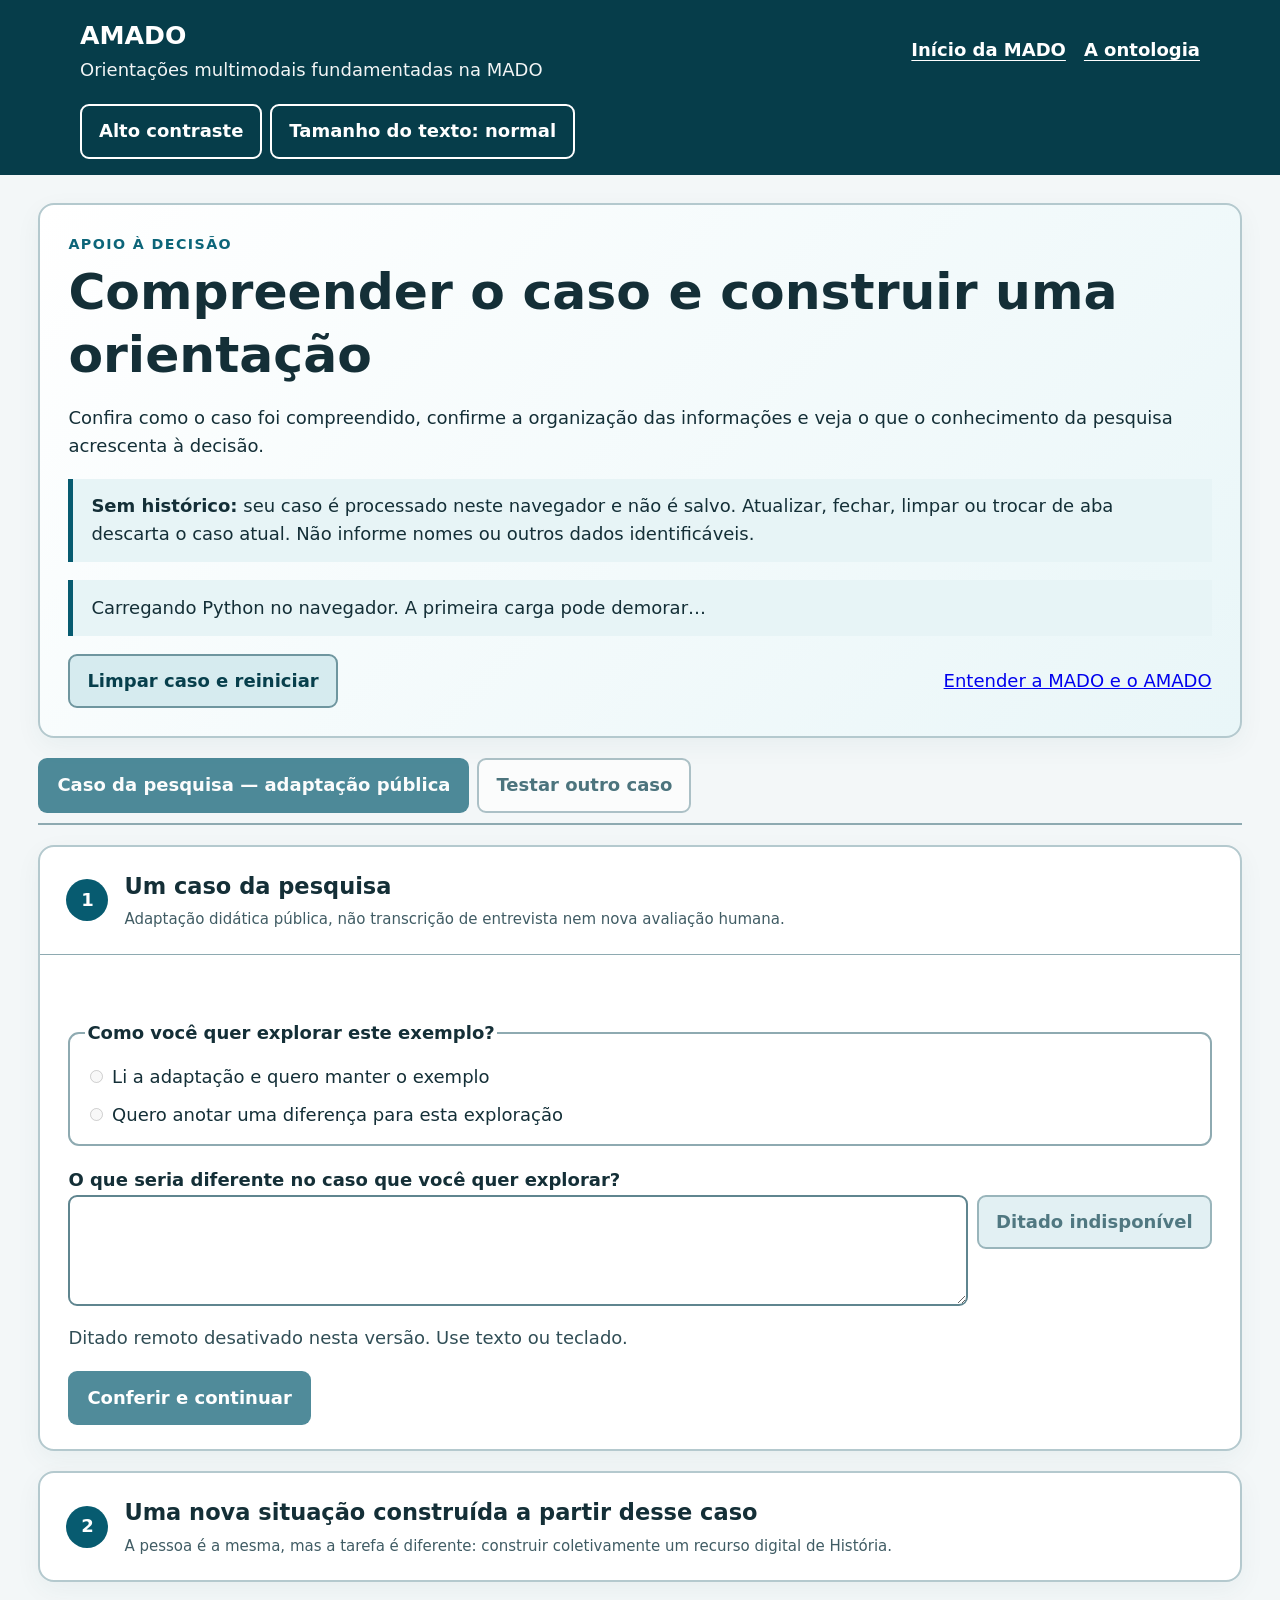
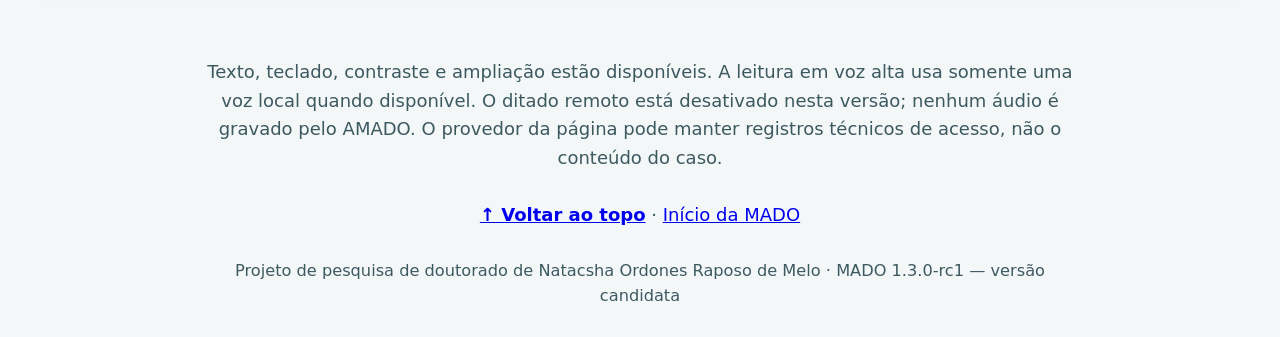
==== commit 872b5374: "Simplify research pages and add reading controls, navigation and search metadata" ====
--- a/web/amado/index.html
+++ b/web/amado/index.html
@@ -6,12 +6,28 @@
   <title>AMADO — orientações multimodais</title>
   <meta name="description" content="Explore como o AMADO consulta a ontologia MADO e constrói uma orientação multimodal com fundamentos rastreáveis, no seu navegador.">
   <meta name="referrer" content="no-referrer">
+  <meta name="author" content="Natacsha Ordones Raposo de Melo">
+  <link rel="canonical" href="https://natacsham.github.io/MADO/amado/">
+  <meta property="og:type" content="website">
+  <meta property="og:locale" content="pt_BR">
+  <meta property="og:site_name" content="MADO">
+  <meta property="og:title" content="AMADO — orientações multimodais fundamentadas">
+  <meta property="og:description" content="Organize um caso, consulte conhecimentos representados na MADO e confira os fundamentos de uma orientação multimodal.">
+  <meta property="og:url" content="https://natacsham.github.io/MADO/amado/">
+  <meta name="twitter:card" content="summary">
+  <script type="application/ld+json">
+  {"@context":"https://schema.org","@type":"WebPage","@id":"https://natacsham.github.io/MADO/amado/#page","url":"https://natacsham.github.io/MADO/amado/","name":"AMADO — orientações multimodais fundamentadas","description":"Instrumento que consulta a ontologia MADO e compõe orientações dentro dos conhecimentos e padrões representados na base.","inLanguage":"pt-BR","isPartOf":{"@id":"https://natacsham.github.io/MADO/#site"},"author":{"@type":"Person","name":"Natacsha Ordones Raposo de Melo"}}
+  </script>
   <link rel="stylesheet" href="./styles.css?v=1.2.0-rc4-ui3-demo-fix2-conexoes">
 </head>
 <body>
   <a class="skip" href="#main">Ir para o conteúdo</a>
-  <header class="topbar">
+  <header id="inicio" class="topbar" tabindex="-1">
     <div><strong>AMADO</strong><span>Orientações multimodais fundamentadas na MADO</span></div>
+    <nav class="project-nav" aria-label="Navegação do projeto">
+      <a href="../">Início da MADO</a>
+      <a href="../ontologia/">A ontologia</a>
+    </nav>
     <div class="top-actions" aria-label="Ajustes de apresentação">
       <button id="contrast-button" class="quiet" type="button" aria-pressed="false">Alto contraste</button>
       <button id="font-button" class="quiet" type="button">Tamanho do texto: normal</button>
@@ -204,9 +220,11 @@
   </main>
   <footer>
     Texto, teclado, contraste e ampliação estão disponíveis. A leitura em voz alta usa somente uma voz local quando disponível. O ditado remoto está desativado nesta versão; nenhum áudio é gravado pelo AMADO. O provedor da página pode manter registros técnicos de acesso, não o conteúdo do caso.
-    <small class="version-note">AMADO Web 1 · MADO 1.3.0-rc1 · derivação pública experimental; versão da tese preservada</small>
+    <p><a class="back-top" href="#inicio" data-site-top>↑ Voltar ao topo</a> · <a href="../">Início da MADO</a></p>
+    <small class="version-note">Projeto de pesquisa de doutorado de Natacsha Ordones Raposo de Melo · MADO 1.3.0-rc1 — versão candidata</small>
   </footer>
   <noscript><p>O AMADO precisa de JavaScript e WebAssembly para executar as consultas. Você ainda pode <a href="../">ler a explicação da pesquisa</a>.</p></noscript>
   <script type="module" src="./app.js"></script>
+  <script defer src="../site.js"></script>
 </body>
 </html>
--- a/web/amado/styles.css
+++ b/web/amado/styles.css
@@ -43,8 +43,12 @@
 .skip:focus { left: 12px; top: 12px; background: #fff; padding: 10px; z-index: 50; }
 .topbar {
   background: var(--primary-dark); color: #fff; padding: 16px max(20px, calc((100% - 1120px) / 2));
-  display: flex; justify-content: space-between; gap: 20px; align-items: center;
-}
+  display: flex; flex-wrap: wrap; justify-content: space-between; gap: 20px; align-items: center;
+}
+.project-nav { display: flex; flex-wrap: wrap; gap: .4rem 1rem; }
+.project-nav a { color: #fff; display: inline-flex; align-items: center; min-height: 2.75rem; text-underline-offset: .2em; font-weight: 650; }
+.back-top { display: inline-flex; align-items: center; min-height: 2.75rem; font-weight: 650; }
+@media (forced-colors: active) { .project-nav a { color: LinkText; } }
 .topbar > div:first-child { display: flex; flex-direction: column; }
 .topbar strong { font-size: 1.4rem; }
 .topbar span { opacity: .95; }
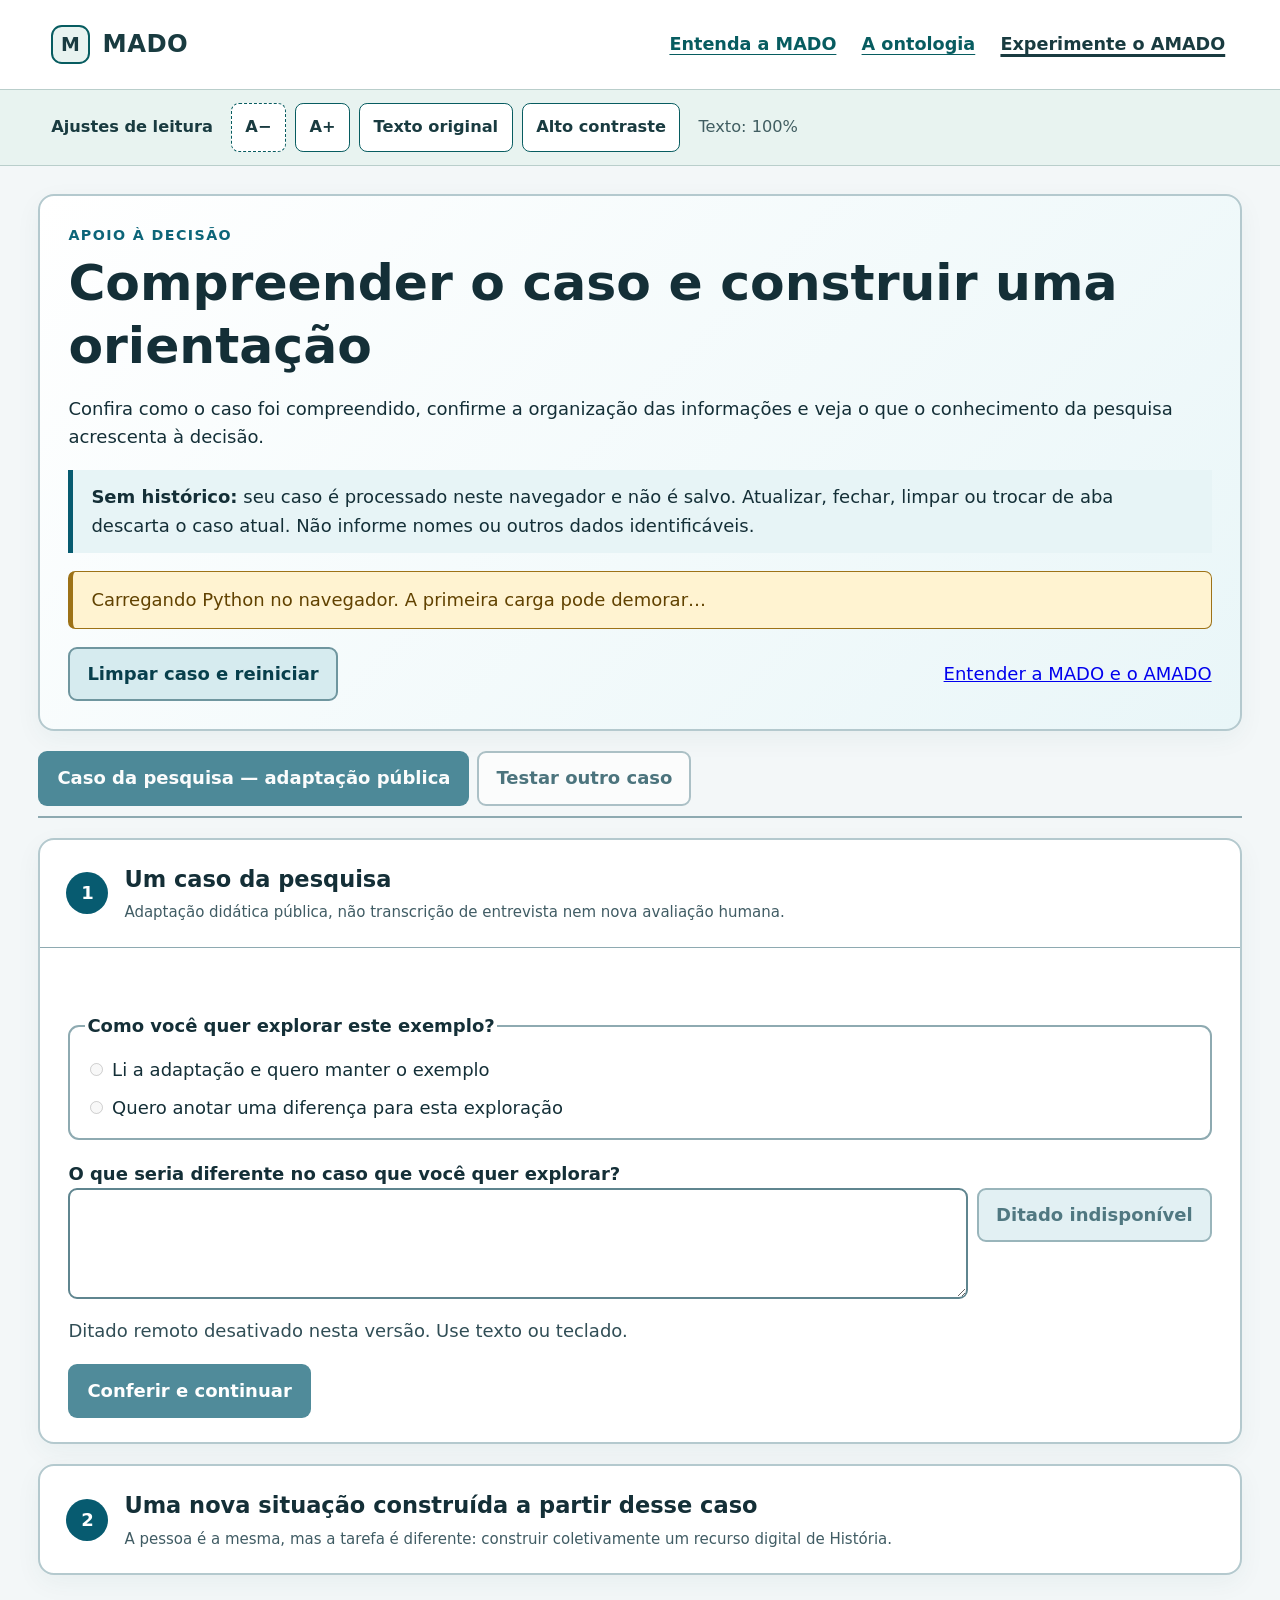
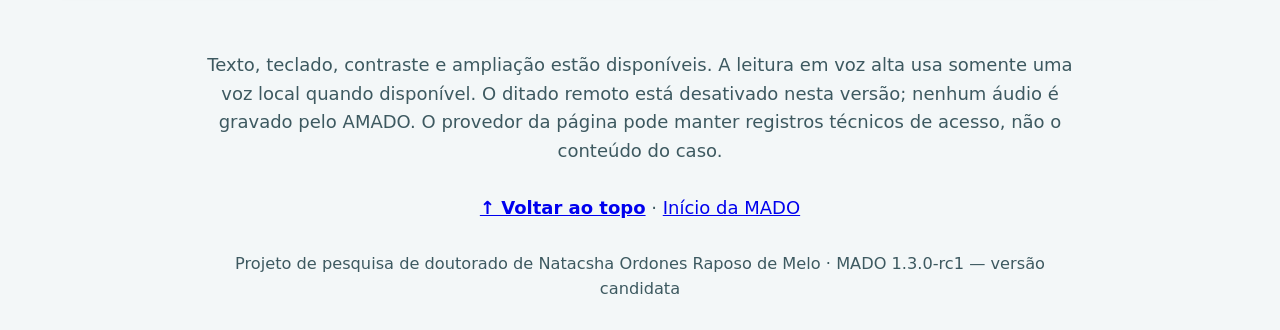
==== commit f0cd9d1a: "Refine authorial voice and unify accessible site navigation" ====
--- a/web/amado/index.html
+++ b/web/amado/index.html
@@ -19,20 +19,32 @@
   {"@context":"https://schema.org","@type":"WebPage","@id":"https://natacsham.github.io/MADO/amado/#page","url":"https://natacsham.github.io/MADO/amado/","name":"AMADO — orientações multimodais fundamentadas","description":"Instrumento que consulta a ontologia MADO e compõe orientações dentro dos conhecimentos e padrões representados na base.","inLanguage":"pt-BR","isPartOf":{"@id":"https://natacsham.github.io/MADO/#site"},"author":{"@type":"Person","name":"Natacsha Ordones Raposo de Melo"}}
   </script>
   <link rel="stylesheet" href="./styles.css?v=1.2.0-rc4-ui3-demo-fix2-conexoes">
+  <link rel="stylesheet" href="../shell.css">
 </head>
 <body>
   <a class="skip" href="#main">Ir para o conteúdo</a>
-  <header id="inicio" class="topbar" tabindex="-1">
-    <div><strong>AMADO</strong><span>Orientações multimodais fundamentadas na MADO</span></div>
-    <nav class="project-nav" aria-label="Navegação do projeto">
-      <a href="../">Início da MADO</a>
-      <a href="../ontologia/">A ontologia</a>
-    </nav>
-    <div class="top-actions" aria-label="Ajustes de apresentação">
-      <button id="contrast-button" class="quiet" type="button" aria-pressed="false">Alto contraste</button>
-      <button id="font-button" class="quiet" type="button">Tamanho do texto: normal</button>
+  <header id="inicio" class="site-header" tabindex="-1">
+    <div class="wrap header-inner">
+      <a class="brand" href="../" aria-label="MADO, início"><span class="brand-mark" aria-hidden="true">M</span>MADO</a>
+      <nav class="nav" aria-label="Navegação principal">
+        <a href="../">Entenda a MADO</a>
+        <a href="../ontologia/">A ontologia</a>
+        <a href="./" aria-current="page">Experimente o AMADO</a>
+      </nav>
     </div>
   </header>
+  <div class="reading-bar" data-site-accessibility hidden>
+    <div class="wrap reading-inner">
+      <strong>Ajustes de leitura</strong>
+      <div class="reading-actions" role="group" aria-label="Ajustes de leitura">
+        <button type="button" data-font-decrease aria-label="Diminuir texto" aria-disabled="true">A−</button>
+        <button id="font-button" type="button" data-font-increase aria-label="Aumentar texto">A+</button>
+        <button type="button" data-font-reset>Texto original</button>
+        <button id="contrast-button" type="button" data-site-contrast aria-pressed="false">Alto contraste</button>
+      </div>
+      <p class="reading-status" data-reading-status role="status" aria-atomic="true">Texto: 100%</p>
+    </div>
+  </div>
 
   <main id="main" tabindex="-1">
     <section class="intro" aria-labelledby="page-title">
@@ -40,7 +52,7 @@
       <h1 id="page-title">Compreender o caso e construir uma orientação</h1>
       <p>Confira como o caso foi compreendido, confirme a organização das informações e veja o que o conhecimento da pesquisa acrescenta à decisão.</p>
       <p class="notice"><strong>Sem histórico:</strong> seu caso é processado neste navegador e não é salvo. Atualizar, fechar, limpar ou trocar de aba descarta o caso atual. Não informe nomes ou outros dados identificáveis.</p>
-      <p id="health" class="status" role="status">Carregando o ambiente de execução…</p>
+      <p id="health" class="status" data-state="loading" role="status" aria-atomic="true">Carregando o ambiente de execução…</p>
       <p id="runtime-error" role="alert"></p>
       <div class="actions"><button id="clear-case" class="secondary" type="button">Limpar caso e reiniciar</button><a href="../">Entender a MADO e o AMADO</a></div>
     </section>
--- a/web/amado/styles.css
+++ b/web/amado/styles.css
@@ -62,6 +62,13 @@
 h3 { font-size: 1.12rem; }
 .eyebrow { font-size: .79rem; letter-spacing: .1em; font-weight: 850; color: #0c6579; margin: 0; }
 .notice, .status { border-left: 5px solid var(--primary); padding: .75rem 1rem; background: var(--soft); }
+/* Readiness is conveyed by the live text as well as color. */
+#health { border-radius: .4rem; border: 1px solid #a7c5b9; border-left-width: 5px; }
+#health[data-state="loading"] { color: #614200; background: #fff3d1; border-color: #9d7217; }
+#health[data-state="ready"] { color: #164f3e; background: #e6f4ed; border-color: #47836d; }
+#health[data-state="error"] { color: #7d1818; background: #fff4f4; border-color: #a32929; }
+.high-contrast #health { color: #000; border-color: #111; }
+@media (forced-colors: active) { #health[data-state] { color: CanvasText; background: Canvas; border-color: CanvasText; } }
 .tabs { display: flex; gap: 8px; border-bottom: 2px solid var(--border); padding-bottom: 10px; }
 .tabs button[aria-selected="false"] { background: #fff; color: var(--primary-dark); border: 2px solid var(--border); }
 .lead { font-size: 1.12rem; }
--- a/web/shell.css
+++ b/web/shell.css
@@ -0,0 +1,77 @@
+/* Shared navigation and reading controls. No application styles are imported. */
+.site-header, .reading-bar {
+  --shell-ink: #193b40;
+  --shell-muted: #405d61;
+  --shell-accent: #075c60;
+  --shell-line: #b9cecb;
+  --shell-soft: #e8f3f0;
+  --shell-white: #fff;
+  --shell-focus: #7030a0;
+  font-family: system-ui, -apple-system, BlinkMacSystemFont, "Segoe UI", sans-serif;
+  line-height: 1.5;
+  color: var(--shell-ink);
+  overflow-wrap: anywhere;
+}
+.site-header { background: var(--shell-white); border-bottom: 1px solid var(--shell-line); }
+.site-header .wrap, .reading-bar .wrap {
+  width: 100%; max-width: 78rem; margin: 0 auto;
+  padding-inline: clamp(1.1rem, 4vw, 3rem);
+}
+.site-header .header-inner {
+  display: flex; align-items: center; justify-content: space-between;
+  flex-wrap: wrap; gap: 1rem; padding-block: 1.1rem;
+}
+.site-header .brand {
+  display: inline-flex; align-items: center; gap: .7rem;
+  text-decoration: none; color: var(--shell-ink);
+  font-size: 1.35rem; font-weight: 780; letter-spacing: .02em;
+}
+.site-header .brand-mark {
+  width: 2.15rem; height: 2.15rem; flex: 0 0 2.15rem;
+  border: 2px solid var(--shell-accent); border-radius: .6rem;
+  display: grid; place-items: center; background: var(--shell-soft); font-size: 1.05rem;
+}
+.site-header .nav { display: flex; align-items: center; flex-wrap: wrap; gap: .25rem 1rem; }
+.site-header .nav a {
+  display: inline-flex; align-items: center; min-height: 2.75rem;
+  padding: .5rem .2rem; color: var(--shell-accent); font-size: .98rem;
+  font-weight: 600; text-underline-offset: .2em; text-decoration-thickness: .08em;
+}
+.site-header .nav a:hover { text-decoration-thickness: .15em; }
+.site-header .nav a[aria-current=page] { color: var(--shell-ink); text-decoration-thickness: .18em; }
+.reading-bar { background: var(--shell-soft); border-bottom: 1px solid var(--shell-line); }
+.reading-bar .reading-inner {
+  display: flex; align-items: center; flex-wrap: wrap; gap: .65rem 1rem;
+  padding-block: .7rem; font-size: .9rem;
+}
+.reading-bar .reading-actions { display: flex; align-items: center; flex-wrap: wrap; gap: .5rem; }
+.reading-bar .reading-actions button {
+  font: inherit; font-weight: 650; line-height: 1.4;
+  min-width: 2.75rem; min-height: 2.75rem; padding: .55rem .75rem;
+  border: 1px solid var(--shell-accent); border-radius: .45rem;
+  background: var(--shell-white); color: var(--shell-ink); cursor: pointer;
+}
+.reading-bar .reading-actions button:hover { background: #f7faf9; }
+.reading-bar .reading-actions button[aria-pressed=true] { background: var(--shell-accent); color: var(--shell-white); }
+.reading-bar .reading-actions button[aria-disabled=true] { border-style: dashed; cursor: default; }
+.reading-bar .reading-status { min-width: 6.5em; margin: 0; color: var(--shell-muted); }
+.site-header a:focus-visible, .reading-bar button:focus-visible {
+  outline: 3px solid var(--shell-focus); outline-offset: 4px; border-radius: .15rem;
+}
+html[data-contrast=high] .site-header, html[data-contrast=high] .reading-bar {
+  --shell-ink: #000; --shell-muted: #202020; --shell-accent: #003a4b;
+  --shell-line: #333; --shell-soft: #edf5f6; --shell-focus: #702000;
+}
+@media (max-width: 25rem) {
+  .site-header .wrap, .reading-bar .wrap { padding-inline: 1rem; }
+  .site-header .nav { width: 100%; gap: .25rem .8rem; }
+  .site-header .nav a { font-size: .92rem; }
+}
+@media (forced-colors: active) {
+  .site-header, .reading-bar { border-color: CanvasText; }
+  .site-header a { color: LinkText; }
+  .reading-bar .reading-actions button { border-color: ButtonText; color: ButtonText; background: ButtonFace; }
+  .reading-bar .reading-actions button[aria-pressed=true] { background: Highlight; color: HighlightText; }
+  .site-header a:focus-visible, .reading-bar button:focus-visible { outline-color: Highlight; }
+}
+@media print { .site-header, .reading-bar { display: none; } }
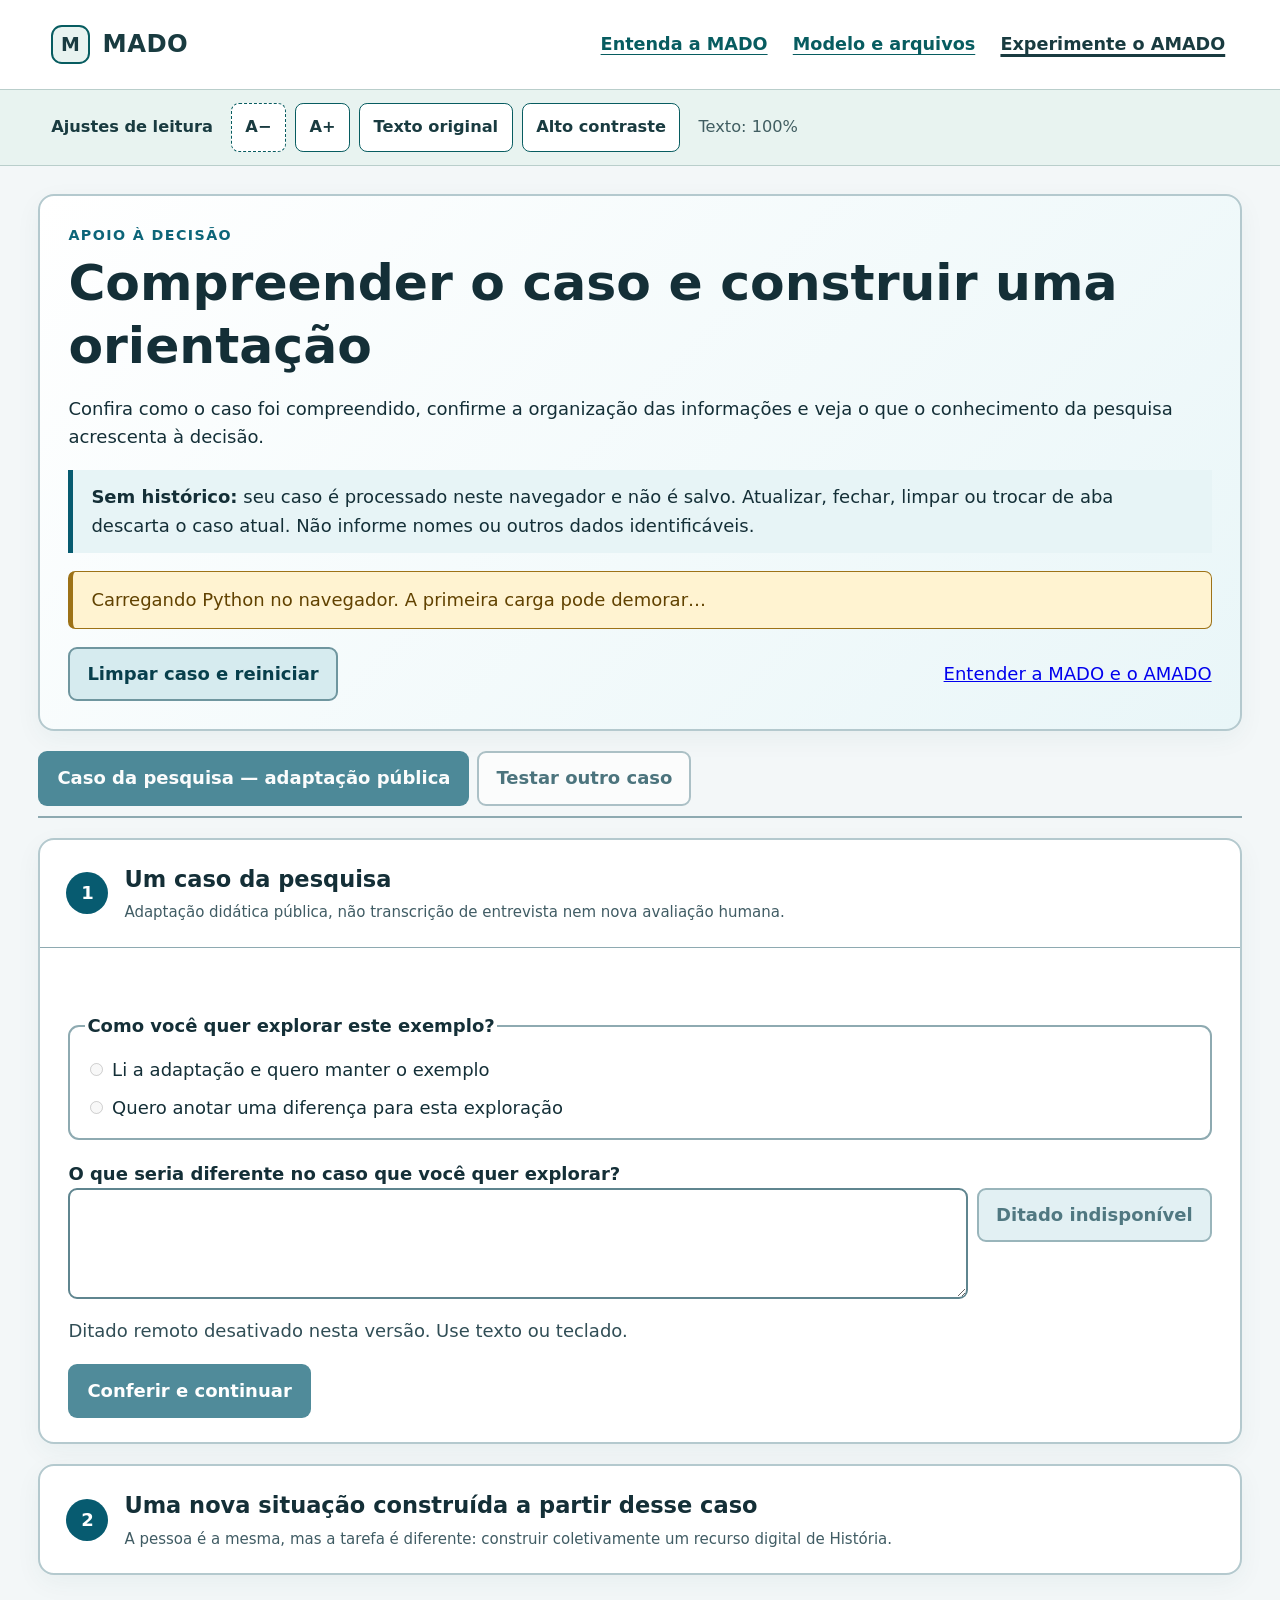
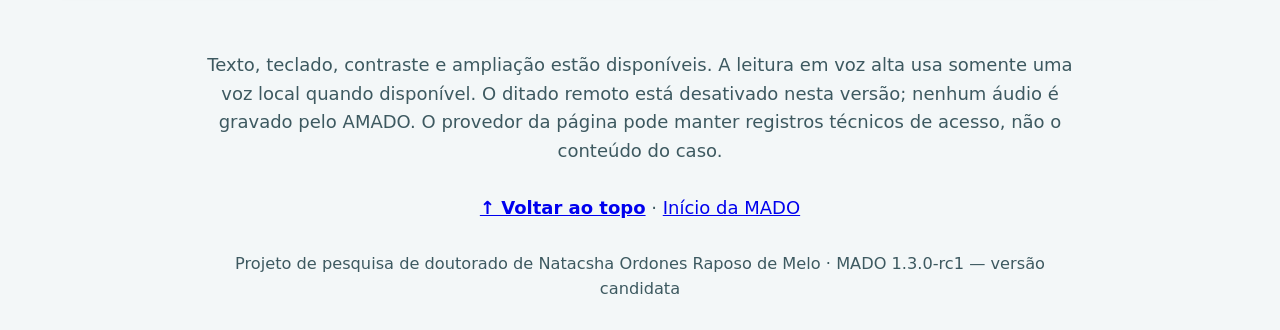
==== commit a50df410: "Separate introductory content from concise technical model reference" ====
--- a/web/amado/index.html
+++ b/web/amado/index.html
@@ -28,7 +28,7 @@
       <a class="brand" href="../" aria-label="MADO, início"><span class="brand-mark" aria-hidden="true">M</span>MADO</a>
       <nav class="nav" aria-label="Navegação principal">
         <a href="../">Entenda a MADO</a>
-        <a href="../ontologia/">A ontologia</a>
+        <a href="../ontologia/">Modelo e arquivos</a>
         <a href="./" aria-current="page">Experimente o AMADO</a>
       </nav>
     </div>
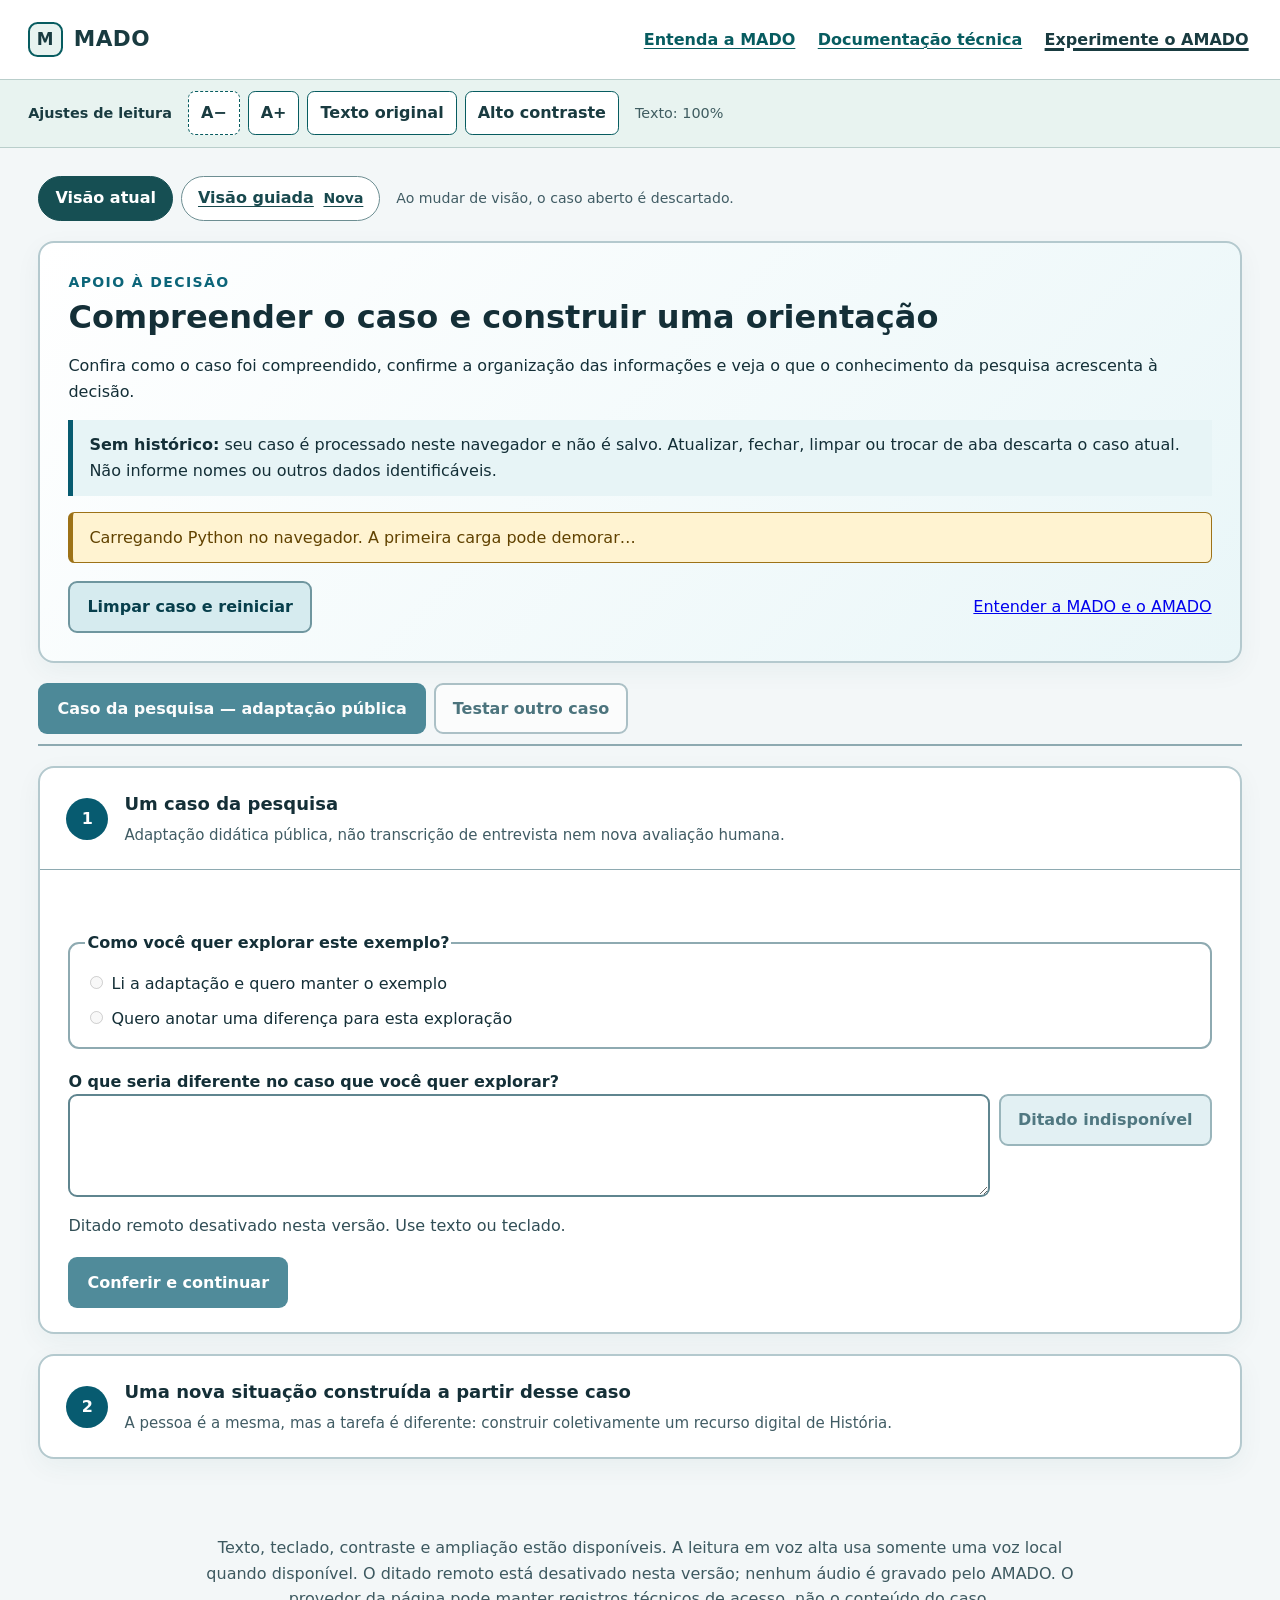
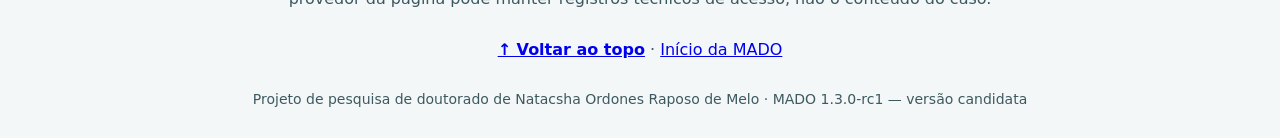
==== commit 221302bc: "Compact technical documentation with accessible UML sequence diagram" ====
--- a/web/amado/index.html
+++ b/web/amado/index.html
@@ -20,6 +20,7 @@
   </script>
   <link rel="stylesheet" href="./styles.css?v=1.2.0-rc4-ui3-demo-fix2-conexoes">
   <link rel="stylesheet" href="../shell.css">
+  <link rel="stylesheet" href="./views.css">
 </head>
 <body>
   <a class="skip" href="#main">Ir para o conteúdo</a>
@@ -28,7 +29,7 @@
       <a class="brand" href="../" aria-label="MADO, início"><span class="brand-mark" aria-hidden="true">M</span>MADO</a>
       <nav class="nav" aria-label="Navegação principal">
         <a href="../">Entenda a MADO</a>
-        <a href="../ontologia/">Modelo e arquivos</a>
+        <a href="../ontologia/">Documentação técnica</a>
         <a href="./" aria-current="page">Experimente o AMADO</a>
       </nav>
     </div>
@@ -47,6 +48,11 @@
   </div>
 
   <main id="main" tabindex="-1">
+    <nav class="view-switch" aria-label="Apresentação do AMADO">
+      <a href="./" aria-current="page">Visão atual</a>
+      <a href="./guiado.html">Visão guiada <span>Nova</span></a>
+      <p>Ao mudar de visão, o caso aberto é descartado.</p>
+    </nav>
     <section class="intro" aria-labelledby="page-title">
       <p class="eyebrow">APOIO À DECISÃO</p>
       <h1 id="page-title">Compreender o caso e construir uma orientação</h1>
--- a/web/amado/styles.css
+++ b/web/amado/styles.css
@@ -2,8 +2,8 @@
   font-family: system-ui, "Segoe UI", sans-serif;
   color: #142f37;
   background: #f3f7f8;
-  line-height: 1.58;
-  font-size: 18px;
+  line-height: 1.6;
+  font-size: 100%;
   --primary: #075b70;
   --primary-dark: #063d4a;
   --surface: #fff;
@@ -35,8 +35,13 @@
   .intro, .card { overflow-wrap:anywhere; }
 }
 html { scroll-behavior: smooth; }
-body { margin: 0; }
+body { margin: 0; font-size: 1rem; font-weight: 400; }
 button, input, select, textarea { font: inherit; }
+input, select, textarea { font-size: 1rem; font-weight: 400; }
+select, textarea { min-height: 44px; }
+summary { min-height: 44px; }
+small { font-size: .9375rem; }
+strong, b { font-weight: 700; }
 button, input, select, textarea, summary, a { outline-offset: 4px; }
 :focus-visible { outline: 4px solid var(--focus); }
 .skip { position: absolute; left: -9999px; }
@@ -56,11 +61,13 @@
 main { max-width: 1120px; margin: 28px auto; padding: 0 20px; display: grid; gap: 20px; }
 .intro, .card { background: var(--surface); border: 2px solid #b4c9ce; border-radius: 16px; padding: 28px; box-shadow: 0 8px 26px #0b45500d; }
 .intro { background: linear-gradient(135deg, #fff, #e9f6f8); }
-h1, h2, h3, h4 { line-height: 1.25; }
-h1 { font-size: clamp(1.9rem, 4vw, 2.8rem); margin: .25rem 0 .7rem; }
-h2 { font-size: 1.6rem; margin: .25rem 0 1rem; }
-h3 { font-size: 1.12rem; }
-.eyebrow { font-size: .79rem; letter-spacing: .1em; font-weight: 850; color: #0c6579; margin: 0; }
+h1, h2, h3, h4 { line-height: 1.25; font-weight: 700; }
+/* rem-only headings scale with the reading control, including at 200%. */
+h1 { font-size: 2rem; margin: .25rem 0 .7rem; }
+h2 { font-size: 1.5rem; margin: .25rem 0 1rem; }
+h3 { font-size: 1.125rem; }
+h4 { font-size: 1rem; }
+.eyebrow { font-size: .875rem; letter-spacing: .1em; font-weight: 700; color: #0c6579; margin: 0; }
 .notice, .status { border-left: 5px solid var(--primary); padding: .75rem 1rem; background: var(--soft); }
 /* Readiness is conveyed by the live text as well as color. */
 #health { border-radius: .4rem; border: 1px solid #a7c5b9; border-left-width: 5px; }
@@ -71,13 +78,13 @@
 @media (forced-colors: active) { #health[data-state] { color: CanvasText; background: Canvas; border-color: CanvasText; } }
 .tabs { display: flex; gap: 8px; border-bottom: 2px solid var(--border); padding-bottom: 10px; }
 .tabs button[aria-selected="false"] { background: #fff; color: var(--primary-dark); border: 2px solid var(--border); }
-.lead { font-size: 1.12rem; }
+.lead { font-size: 1rem; font-weight: 400; }
 .step-card { padding: 0; margin-bottom: 20px; }
 .step-card > summary { list-style: none; display: flex; gap: 16px; align-items: center; cursor: pointer; padding: 22px 26px; }
 .step-card > summary::-webkit-details-marker { display: none; }
-.step-card > summary strong { display: block; font-size: 1.25rem; }
+.step-card > summary strong { display: block; font-size: 1.125rem; }
 .step-card > summary small { display: block; font-weight: 400; color: #405c64; margin-top: 4px; }
-.step-number { display: grid; place-items: center; min-width: 42px; height: 42px; border-radius: 50%; background: var(--primary); color: #fff; font-weight: 850; }
+.step-number { display: grid; place-items: center; min-width: 42px; height: 42px; border-radius: 50%; background: var(--primary); color: #fff; font-weight: 700; }
 .step-content { border-top: 1px solid var(--border); padding: 24px 28px; }
 .summary-grid, .result-grid, .delta-grid { display: grid; grid-template-columns: repeat(2, minmax(0, 1fr)); gap: 14px; }
 .summary-grid article, .result-grid article, .delta-grid > article, .mode-card { border: 1px solid var(--border); border-radius: 12px; padding: 15px; background: #fff; }
@@ -90,16 +97,16 @@
 .delta-item p { margin: .25rem 0; }
 .delta-item small { text-transform: capitalize; color: #536970; }
 fieldset { display: grid; gap: 10px; border: 2px solid var(--border); border-radius: 11px; margin: 20px 0; padding: 15px; }
-legend, label { font-weight: 800; }
+legend, label { font-weight: 700; }
 label { display: block; margin-top: 16px; }
-fieldset label, .confirmation { font-weight: 500; margin: 0; }
+fieldset label, .confirmation { font-weight: 400; margin: 0; }
 .confirmation { display: block; background: var(--soft); border: 1px solid var(--border); border-radius: 10px; padding: 14px; margin: 18px 0; }
 .optional { font-weight: 400; color: #485f66; }
 textarea, select { width: 100%; border: 2px solid #5f858f; border-radius: 9px; padding: 11px; background: #fff; color: #102f36; }
 textarea:focus, select:focus { border-color: var(--primary); }
 .input-with-action { display: grid; grid-template-columns: 1fr auto; gap: 9px; align-items: start; }
 .actions, .title-row { display: flex; align-items: center; justify-content: space-between; gap: 15px; flex-wrap: wrap; margin-top: 18px; }
-button, .button-link { border: 2px solid transparent; border-radius: 9px; background: var(--primary); color: #fff; padding: 11px 17px; font-weight: 800; cursor: pointer; text-decoration: none; display: inline-block; }
+button, .button-link { border: 2px solid transparent; border-radius: 9px; background: var(--primary); color: #fff; min-height: 44px; padding: 11px 17px; font-weight: 700; cursor: pointer; text-decoration: none; display: inline-block; }
 #toggle-decision-content[hidden] { display: none; }
 button:hover, .button-link:hover { background: var(--primary-dark); }
 button.secondary, .button-link.secondary { background: #d6ebef; color: #073f4c; border-color: #6f969f; }
@@ -107,19 +114,19 @@
 .dictate { min-width: 95px; }
 .dictation-status { min-height: 1.5em; color: #314e56; }
 .controlled, .foundation, .technical, .exports { margin-top: 18px; border: 1px solid var(--border); border-radius: 10px; padding: 11px; }
-.controlled summary, .foundation summary, .technical summary, .exports summary { cursor: pointer; font-weight: 850; padding: 6px; }
+.controlled summary, .foundation summary, .technical summary, .exports summary { cursor: pointer; font-weight: 700; padding: 6px; }
 .controlled > summary { display: flex; flex-direction: column; gap: 3px; }
-.selection-preview { color: #405c64; font-weight: 500; }
+.selection-preview { color: #405c64; font-weight: 400; }
 .choices { display: grid; grid-template-columns: repeat(2, minmax(0, 1fr)); gap: 12px; margin-top: 12px; }
 .choice-group { border: 1px solid #b9cdd2; border-radius: 10px; padding: 12px; background: #f8fbfc; }
 .choice-group h4 { margin: 0 0 8px; color: var(--primary-dark); }
-.choices label { margin: 0; font-weight: 500; padding: 8px; border-radius: 8px; border: 1px solid transparent; }
+.choices label { margin: 0; font-weight: 400; padding: 8px; border-radius: 8px; border: 1px solid transparent; }
 .choices label:has(input:checked) { background: #d9f0f3; border-color: #65949f; }
-.choices small { display: block; margin-left: 26px; color: #445f66; }
-.orientation { font-size: 1.2rem; font-weight: 700; border-left: 7px solid var(--primary); padding: 16px 20px; background: var(--soft); white-space: pre-line; }
+.choices small { display: block; margin-left: 26px; color: #445f66; font-size: 1rem; }
+.orientation { font-size: 1rem; font-weight: 400; border-left: 7px solid var(--primary); padding: 16px 20px; background: var(--soft); white-space: pre-line; }
 .practical-summary { margin: 20px 0; border: 2px solid #76a6b0; border-radius: 14px; padding: 22px; background: #f7fcfd; }
-.practical-summary > h3 { margin: 0 0 8px; color: var(--primary-dark); font-size: 1.35rem; }
-.practical-headline { margin: 0 0 18px; font-size: 1.18rem; font-weight: 720; max-width: 75ch; }
+.practical-summary > h3 { margin: 0 0 8px; color: var(--primary-dark); font-size: 1.125rem; }
+.practical-headline { margin: 0 0 18px; font-size: 1rem; font-weight: 400; max-width: 75ch; }
 .practical-steps { display: grid; grid-template-columns: repeat(2, minmax(0, 1fr)); gap: 12px; }
 .practical-step { border: 1px solid var(--border); border-radius: 11px; padding: 14px 16px; background: #fff; }
 .practical-step h4 { margin: 0 0 7px; color: var(--primary-dark); }
@@ -127,28 +134,28 @@
 .practical-step ul { padding-left: 1.2rem; }
 .practical-step li + li { margin-top: 7px; }
 .mode-pills { display: flex; gap: 7px; flex-wrap: wrap; margin-bottom: 9px; }
-.mode-pill { background: #d8eef2; color: #073f4c; border: 1px solid #6f969f; border-radius: 999px; padding: 3px 9px; font-size: .82rem; font-weight: 800; }
-.availability { border-top: 1px solid #c5d8dc; margin-top: 12px !important; padding-top: 9px; font-size: .91rem; }
+.mode-pill { background: #d8eef2; color: #073f4c; border: 1px solid #6f969f; border-radius: 999px; padding: 3px 9px; font-size: 1rem; font-weight: 700; }
+.availability { border-top: 1px solid #c5d8dc; margin-top: 12px !important; padding-top: 9px; font-size: 1rem; }
 .summary-more { margin-top: 10px; }
-.summary-more summary { color: var(--primary-dark); cursor: pointer; font-weight: 800; }
+.summary-more summary { color: var(--primary-dark); cursor: pointer; font-weight: 700; }
 .expected-result { margin-top: 16px; padding: 14px 17px; border-left: 6px solid #6f3c8f; background: #f4edfa; }
 .expected-result h4 { margin: 0 0 6px; }
 .expected-result p { margin: 5px 0; }
-.expected-note { font-size: .9rem; color: #4b3c55; }
-.resource-state { display: inline-block; border-radius: 999px; padding: 1px 7px; font-size: .78rem; font-weight: 750; }
+.expected-note { font-size: 1rem; color: #4b3c55; }
+.resource-state { display: inline-block; border-radius: 999px; padding: 1px 7px; font-size: 1rem; font-weight: 700; }
 .resource-state.available { background: #dff2e5; color: #124f2a; }
 .resource-state.unknown { background: #fff0bd; color: #664700; }
 .resource-state.blocked { background: #fbe2dc; color: #7d1d08; }
 .detailed-orientation { margin-top: 20px; }
 .detail-actions { display: flex; justify-content: flex-end; margin: 8px 0 12px; }
-.decision-status { display: inline-block; border-radius: 999px; padding: 6px 13px; font-weight: 850; background: #dff2e5; color: #124f2a; }
+.decision-status { display: inline-block; border-radius: 999px; padding: 6px 13px; font-weight: 700; background: #dff2e5; color: #124f2a; }
 .decision-status.suspended { background: #fff0bd; color: #664700; }
 .mode-cards { display: grid; grid-template-columns: repeat(2, minmax(0, 1fr)); gap: 12px; margin: 18px 0; }
 .mode-card h3 { margin: .25rem 0; }
-.mode-card .role { text-transform: uppercase; color: #0c6275; font-size: .76rem; font-weight: 850; }
-.mode-card > small { display: block; margin-top: 12px; color: #4b6067; text-transform: capitalize; }
+.mode-card .role { text-transform: uppercase; color: #0c6275; font-size: 1rem; font-weight: 700; }
+.mode-card > small { display: block; margin-top: 12px; color: #4b6067; text-transform: capitalize; font-size: 1rem; }
 .mode-more { margin-top: 12px; border-top: 1px solid var(--border); padding-top: 8px; }
-.mode-more summary { cursor: pointer; font-weight: 800; color: var(--primary-dark); }
+.mode-more summary { cursor: pointer; font-weight: 700; color: var(--primary-dark); }
 .mode-more p { margin: .65rem 0; }
 .warning { background: var(--warning); border: 2px solid #c89d1e; border-radius: 10px; padding: 13px 18px; margin: 16px 0; }
 .trace-grid { display: grid; grid-template-columns: repeat(2, minmax(0, 1fr)); gap: 10px; }
@@ -157,7 +164,7 @@
 .graph-scroll, .table-scroll { overflow: auto; border: 1px solid var(--border); border-radius: 10px; padding: 12px; background: #f8fbfc; }
 .semantic-graph { display: grid; grid-template-columns: repeat(8, minmax(175px, 1fr)); gap: 14px; min-width: 1530px; }
 .graph-node { color: #fff; border-radius: 10px; padding: 12px; min-height: 100px; display: flex; flex-direction: column; gap: 7px; }
-.graph-node small { font-weight: 850; text-transform: uppercase; }
+.graph-node small { font-size: 1rem; font-weight: 700; text-transform: uppercase; }
 .graph-node.context { background: #075b70; }
 .graph-node.function { background: #6f3c8f; }
 .graph-node.articulation { background: #7b4b00; }
@@ -166,15 +173,15 @@
 .graph-node.criterion_origin { background: #65502c; }
 .graph-node.configuration { background: #2f5f8f; }
 .graph-node.source { background: #354f85; }
-table { width: 100%; border-collapse: collapse; margin-top: 15px; font-size: .9rem; }
-caption { text-align: left; font-weight: 800; padding: 8px 0; }
+table { width: 100%; border-collapse: collapse; margin-top: 15px; font-size: 1rem; }
+caption { text-align: left; font-weight: 700; padding: 8px 0; }
 th, td { border: 1px solid var(--border); padding: 8px; text-align: left; vertical-align: top; }
 th { background: var(--soft); }
 .limit { color: #304e55; border-top: 1px solid var(--border); padding-top: 15px; }
-.error-message { color: #8a1c00; font-weight: 800; }
-.status-message { padding: 8px 0; font-weight: 750; }
+.error-message { color: #8a1c00; font-weight: 700; }
+.status-message { padding: 8px 0; font-weight: 700; }
 footer { text-align: center; max-width: 950px; margin: auto; padding: 28px; color: #3d5960; }
-.version-note { display: block; margin-top: .75rem; font-size: .9rem; }
+.version-note { display: block; margin-top: .75rem; font-size: .875rem; }
 .rationale-guide { max-width: 78ch; overflow-wrap: anywhere; }
 .rationale-terms { padding-left: 1.5rem; }
 .rationale-terms li + li { margin-top: 1rem; }
@@ -182,15 +189,17 @@
 .rationale-groups { display: grid; gap: 1rem; min-width: 0; }
 .rationale-group { border: 1px solid var(--border); border-radius: 10px; padding: 1rem; background: var(--surface); overflow-wrap: anywhere; }
 .rationale-group h3 { margin-top: 0; }
-.rationale-group details > summary { cursor: pointer; font-weight: 800; padding: .4rem; }
+.rationale-group details > summary { cursor: pointer; font-weight: 700; padding: .4rem; }
 .rationale-group li + li { margin-top: .8rem; }
 .rationale-group ul { padding-left: 1.25rem; }
 .rationale-relations { overflow-wrap: anywhere; }
 .rationale-relations table { table-layout: fixed; }
 .rationale-relations small { display: inline-block; }
 .case-examples { margin: 0 0 20px; }
-.field-help { color: #304e55; font-size: .95rem; }
-.example-assumptions h2, .example-assumptions h3 { margin-top: 0; font-size: 1.1rem; }
+.field-help { color: #304e55; font-size: 1rem; }
+.example-assumptions h2, .example-assumptions h3 { margin-top: 0; }
+.example-assumptions h2 { font-size: 1.5rem; }
+.example-assumptions h3 { font-size: 1.125rem; }
 .example-assumptions li + li { margin-top: .4rem; }
 .large-text { font-size: 21px; }
 .largest-text { font-size: 24px; }
@@ -206,6 +215,7 @@
   .top-actions { width: 100%; }
 }
 @media (max-width: 520px) {
+  h1 { font-size: 1.75rem; }
   main { padding: 0 12px; }
   .tabs { flex-direction: column; }
   .tabs button { width: 100%; }
@@ -286,7 +296,7 @@
 }
 body.free-case-view .trace-config-walkthrough > summary {
   cursor: pointer;
-  font-weight: 800;
+  font-weight: 700;
   padding: .5rem .25rem;
 }
 body.free-case-view .trace-config-walkthrough[open] > summary { margin-bottom: .8rem; }
@@ -317,7 +327,7 @@
 body.free-case-view .trace-field li + li { margin-top: .5rem; }
 body.free-case-view .trace-field small,
 body.free-case-view .trace-config-card small,
-body.free-case-view .trace-record-body small { overflow-wrap: anywhere; }
+body.free-case-view .trace-record-body small { overflow-wrap: anywhere; font-size: 1rem; }
 @media (min-width: 1400px) {
   body.free-case-view .trace-config-cards {
     grid-template-columns: repeat(auto-fit, minmax(min(100%, 34rem), 1fr));
@@ -407,17 +417,17 @@
 body.free-case-view .trace-config-card > summary {
   padding: .85rem .65rem;
   color: var(--primary-dark);
-  font-weight: 800;
+  font-weight: 700;
   cursor: pointer;
   overflow-wrap: anywhere;
 }
-body.free-case-view .trace-choice-title { font-size: 1.08rem; }
+body.free-case-view .trace-choice-title { font-size: 1.125rem; }
 body.free-case-view .trace-choice-function {
   display: block;
   margin: .2rem 0 0 1.15rem;
   color: inherit;
   font-size: 1rem;
-  font-weight: 500;
+  font-weight: 400;
   line-height: 1.5;
 }
 body.free-case-view .trace-choice-body { padding: .2rem .65rem 1rem; }
@@ -456,7 +466,7 @@
 body.free-case-view .trace-record-library > summary {
   color: var(--primary-dark);
   cursor: pointer;
-  font-weight: 750;
+  font-weight: 700;
   padding: .7rem .5rem;
 }
 body.free-case-view .rationale-groups { display: block; margin-top: .5rem; }
@@ -480,13 +490,13 @@
   border-left: 3px solid var(--trace-role-accent);
   color: var(--primary-dark);
   padding: .7rem .65rem;
-  font-weight: 750;
+  font-weight: 700;
   cursor: pointer;
   overflow-wrap: anywhere;
 }
 body.free-case-view .rationale-group > p { padding-inline: .5rem; }
 body.free-case-view .rationale-group > ul { list-style: none; padding: 0; margin: .6rem 0; }
-body.free-case-view .trace-summary-meta { display: block; margin: .25rem 0 0 1.15rem; font-size: .9rem; font-weight: 400; line-height: 1.5; }
+body.free-case-view .trace-summary-meta { display: block; margin: .25rem 0 0 1.15rem; font-size: .9375rem; font-weight: 400; line-height: 1.5; }
 body.free-case-view .trace-record {
   border: 0;
   border-top: 1px dotted var(--border);
@@ -598,14 +608,14 @@
   padding: 1rem clamp(.85rem, 2vw, 1.5rem);
   cursor: pointer;
   color: var(--primary-dark);
-  font-weight: 800;
+  font-weight: 700;
   overflow-wrap: anywhere;
   border-radius: 13px;
 }
 body.free-case-view .macro-block > summary > h2 {
   display: inline;
   margin: 0;
-  font-size: 1.4rem;
+  font-size: 1.5rem;
   line-height: 1.35;
 }
 body.free-case-view .macro-block[open] > summary {
@@ -691,12 +701,12 @@
   border-radius: 50%;
   color: #fff;
   background: var(--trace-step-accent);
-  font-weight: 850;
+  font-weight: 700;
   line-height: 1.2;
 }
 body.free-case-view .trace-step-link > strong {
   color: var(--primary-dark);
-  font-size: 1.06rem;
+  font-size: 1.125rem;
   line-height: 1.3;
 }
 body.free-case-view .trace-step-meaning { margin: 0; line-height: 1.5; }
@@ -704,7 +714,7 @@
   margin-top: auto;
   padding-top: .2rem;
   color: var(--primary-dark);
-  font-size: .88rem;
+  font-size: 1rem;
   font-weight: 700;
   text-decoration: underline;
   text-underline-offset: .15em;
@@ -785,7 +795,7 @@
   flex: 1 1 8rem;
   min-width: 0;
   color: var(--primary-dark);
-  font-size: 1.06rem;
+  font-size: 1.125rem;
   line-height: 1.35;
   overflow-wrap: anywhere;
 }
@@ -796,14 +806,14 @@
   padding: .55rem .65rem;
   background: var(--soft);
   color: inherit;
-  font-size: .94rem;
+  font-size: 1rem;
   line-height: 1.5;
   overflow-wrap: anywhere;
 }
 body.free-case-view .trace-step-connection strong {
   display: block;
   margin-bottom: .25rem;
-  font-weight: 800;
+  font-weight: 700;
 }
 body.free-case-view .trace-step-records {
   min-width: 0;
@@ -819,8 +829,8 @@
   min-height: 44px;
   padding: .55rem .35rem;
   color: var(--primary-dark);
-  font-size: .94rem;
-  font-weight: 750;
+  font-size: 1rem;
+  font-weight: 700;
   line-height: 1.5;
   cursor: pointer;
   overflow-wrap: anywhere;
--- a/web/shell.css
+++ b/web/shell.css
@@ -14,8 +14,8 @@
 }
 .site-header { background: var(--shell-white); border-bottom: 1px solid var(--shell-line); }
 .site-header .wrap, .reading-bar .wrap {
-  width: 100%; max-width: 78rem; margin: 0 auto;
-  padding-inline: clamp(1.1rem, 4vw, 3rem);
+  width: 100%; max-width: 90rem; margin: 0 auto;
+  padding-inline: clamp(1rem, 2.2vw, 2rem);
 }
 .site-header .header-inner {
   display: flex; align-items: center; justify-content: space-between;
@@ -34,7 +34,7 @@
 .site-header .nav { display: flex; align-items: center; flex-wrap: wrap; gap: .25rem 1rem; }
 .site-header .nav a {
   display: inline-flex; align-items: center; min-height: 2.75rem;
-  padding: .5rem .2rem; color: var(--shell-accent); font-size: .98rem;
+  padding: .5rem .2rem; color: var(--shell-accent); font-size: 1rem;
   font-weight: 600; text-underline-offset: .2em; text-decoration-thickness: .08em;
 }
 .site-header .nav a:hover { text-decoration-thickness: .15em; }
@@ -46,7 +46,7 @@
 }
 .reading-bar .reading-actions { display: flex; align-items: center; flex-wrap: wrap; gap: .5rem; }
 .reading-bar .reading-actions button {
-  font: inherit; font-weight: 650; line-height: 1.4;
+  font: inherit; font-size: 1rem; font-weight: 650; line-height: 1.4;
   min-width: 2.75rem; min-height: 2.75rem; padding: .55rem .75rem;
   border: 1px solid var(--shell-accent); border-radius: .45rem;
   background: var(--shell-white); color: var(--shell-ink); cursor: pointer;
@@ -65,7 +65,7 @@
 @media (max-width: 25rem) {
   .site-header .wrap, .reading-bar .wrap { padding-inline: 1rem; }
   .site-header .nav { width: 100%; gap: .25rem .8rem; }
-  .site-header .nav a { font-size: .92rem; }
+  .site-header .nav a { font-size: 1rem; }
 }
 @media (forced-colors: active) {
   .site-header, .reading-bar { border-color: CanvasText; }
--- a/web/amado/views.css
+++ b/web/amado/views.css
@@ -0,0 +1,8 @@
+/* Page links, not ARIA tabs: each view owns a temporary, independent case. */
+.view-switch { display: flex; flex-wrap: wrap; align-items: center; gap: .5rem; }
+.view-switch a { display: inline-flex; align-items: center; gap: .6rem; min-height: 44px; padding: .55rem 1rem; border: 1px solid #6d8e92; border-radius: 2rem; color: #18494e; background: #fff; font-weight: 700; text-underline-offset: .2em; }
+.view-switch a[aria-current="page"] { background: #164f53; color: #fff; border-color: #164f53; text-decoration: none; }
+.view-switch a > span { font-size: .875rem; font-weight: 600; }
+.view-switch p { flex: 1 1 18rem; margin: 0; padding-inline: .5rem; font-size: .88rem; color: #405c64; }
+.view-switch a:hover { text-decoration: underline; }
+@media (forced-colors: active) { .view-switch a { color: LinkText; background: Canvas; border-color: LinkText; } .view-switch a[aria-current="page"] { color: HighlightText; background: Highlight; border-color: Highlight; } }
